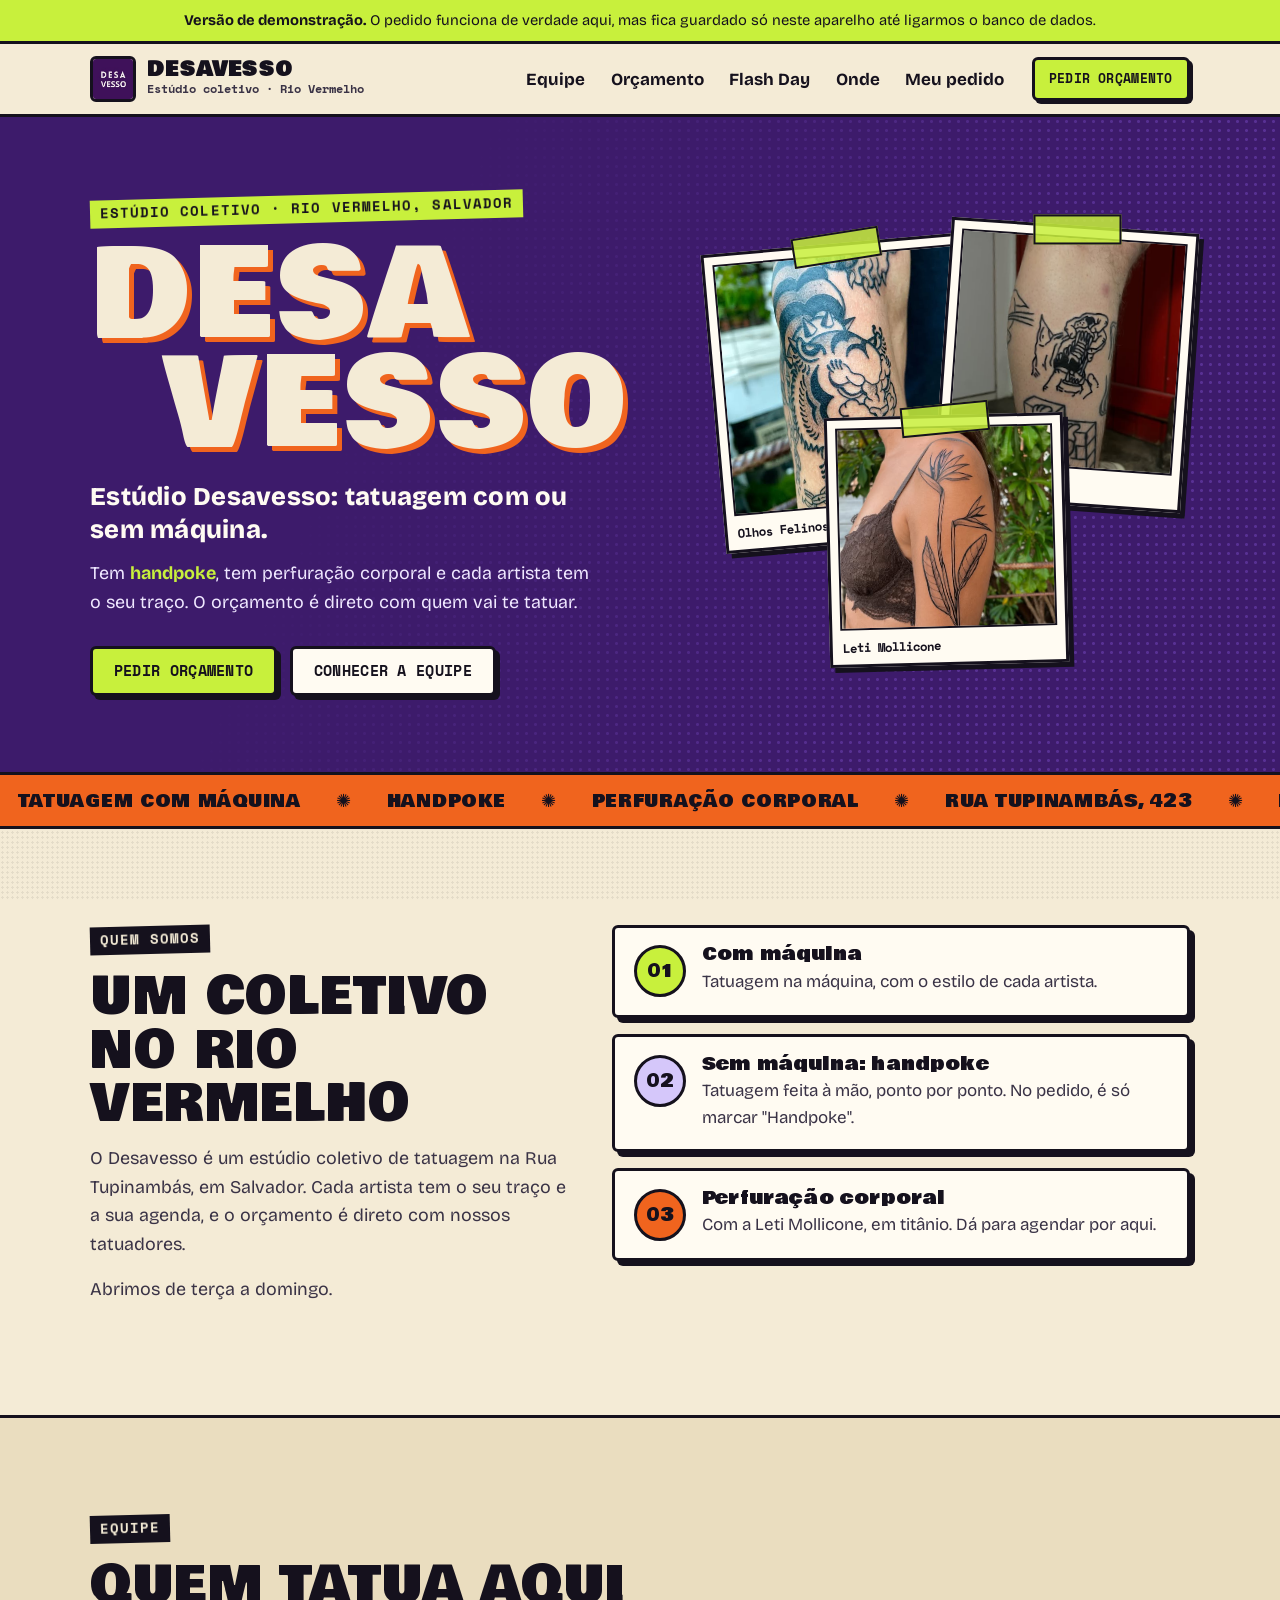
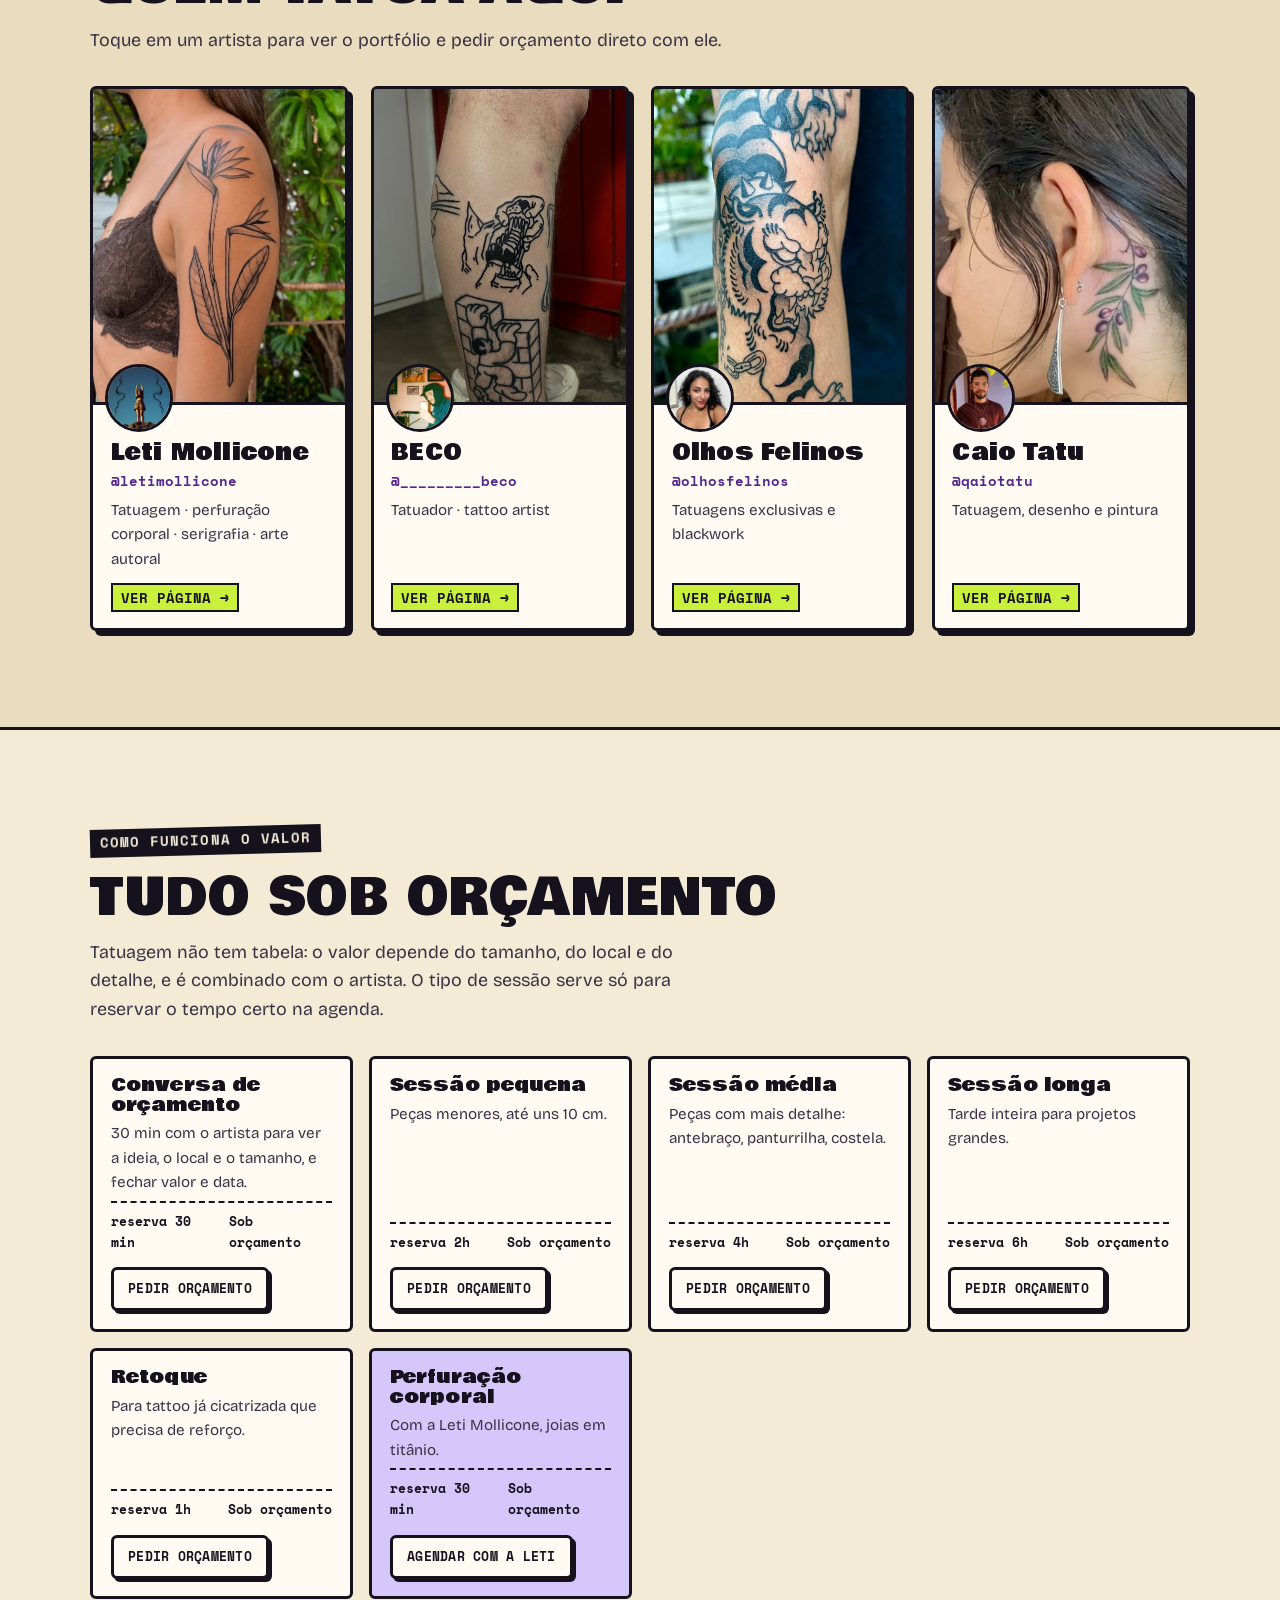
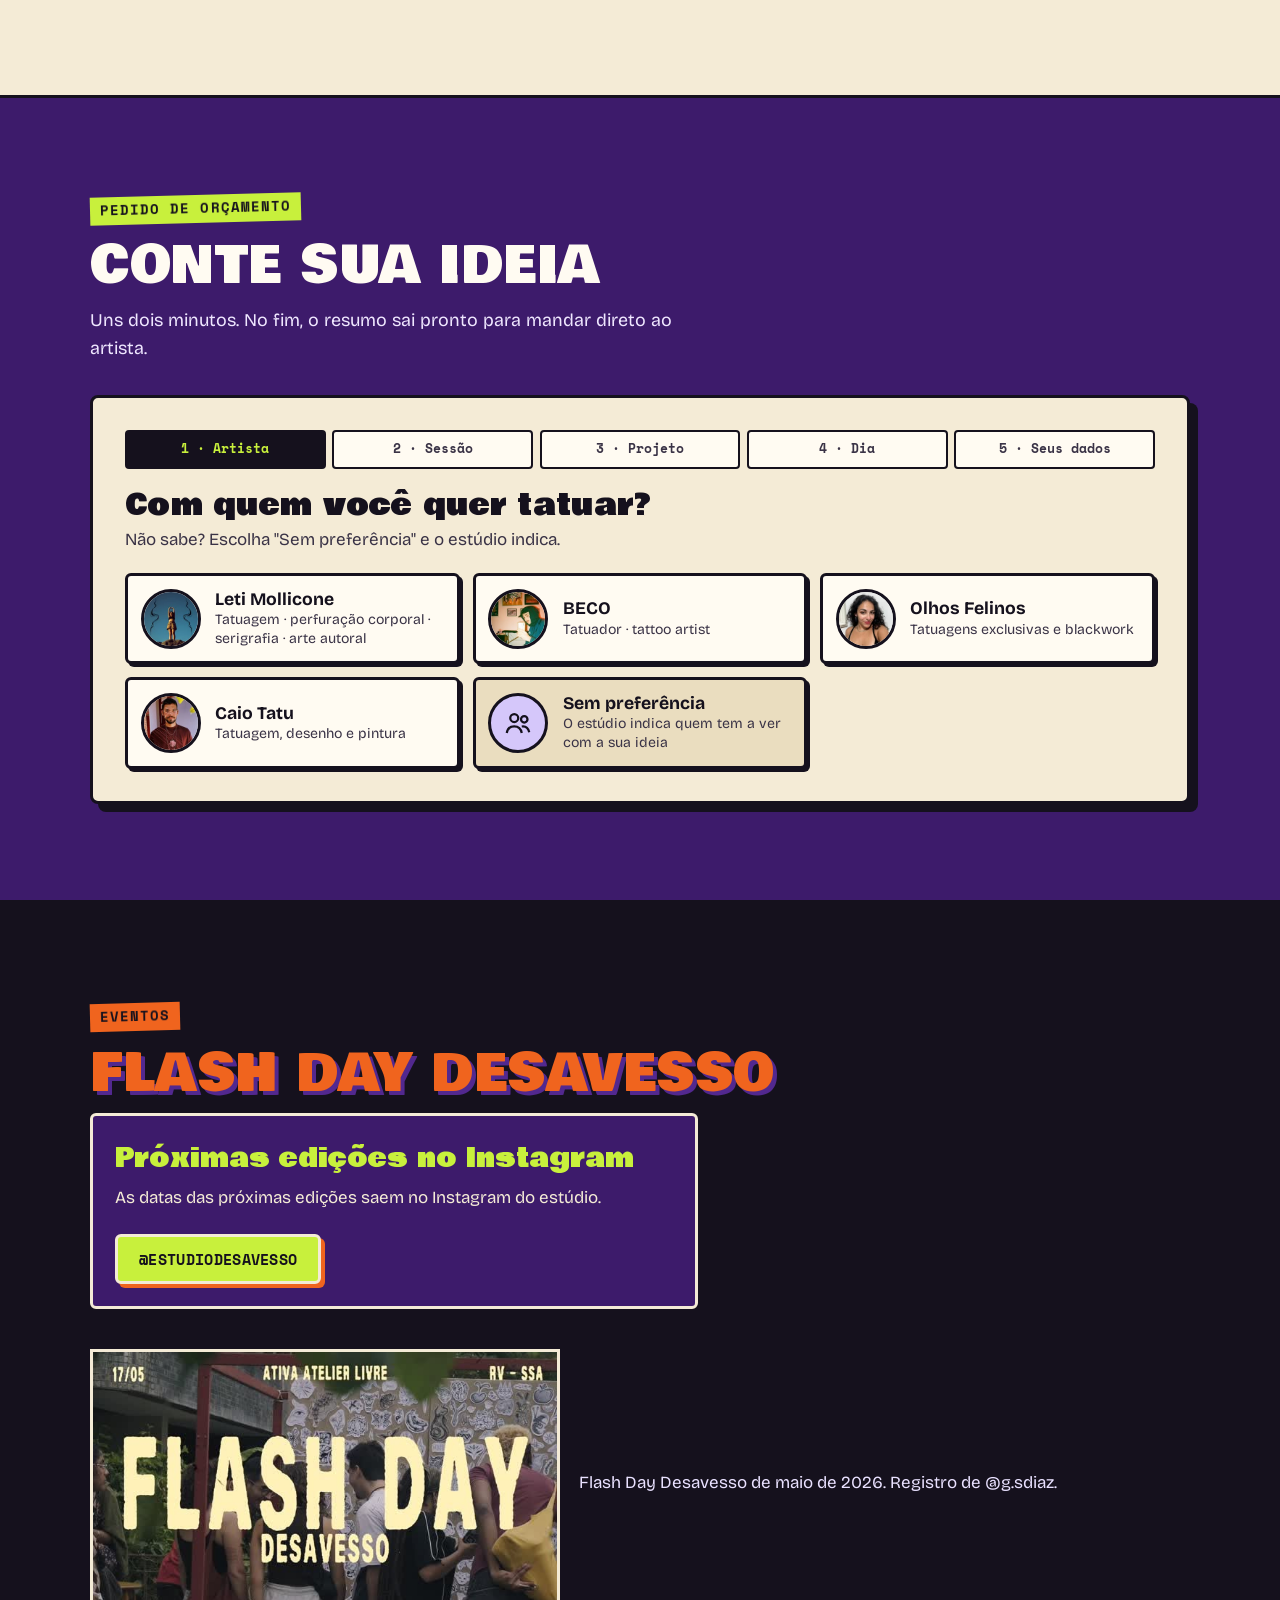
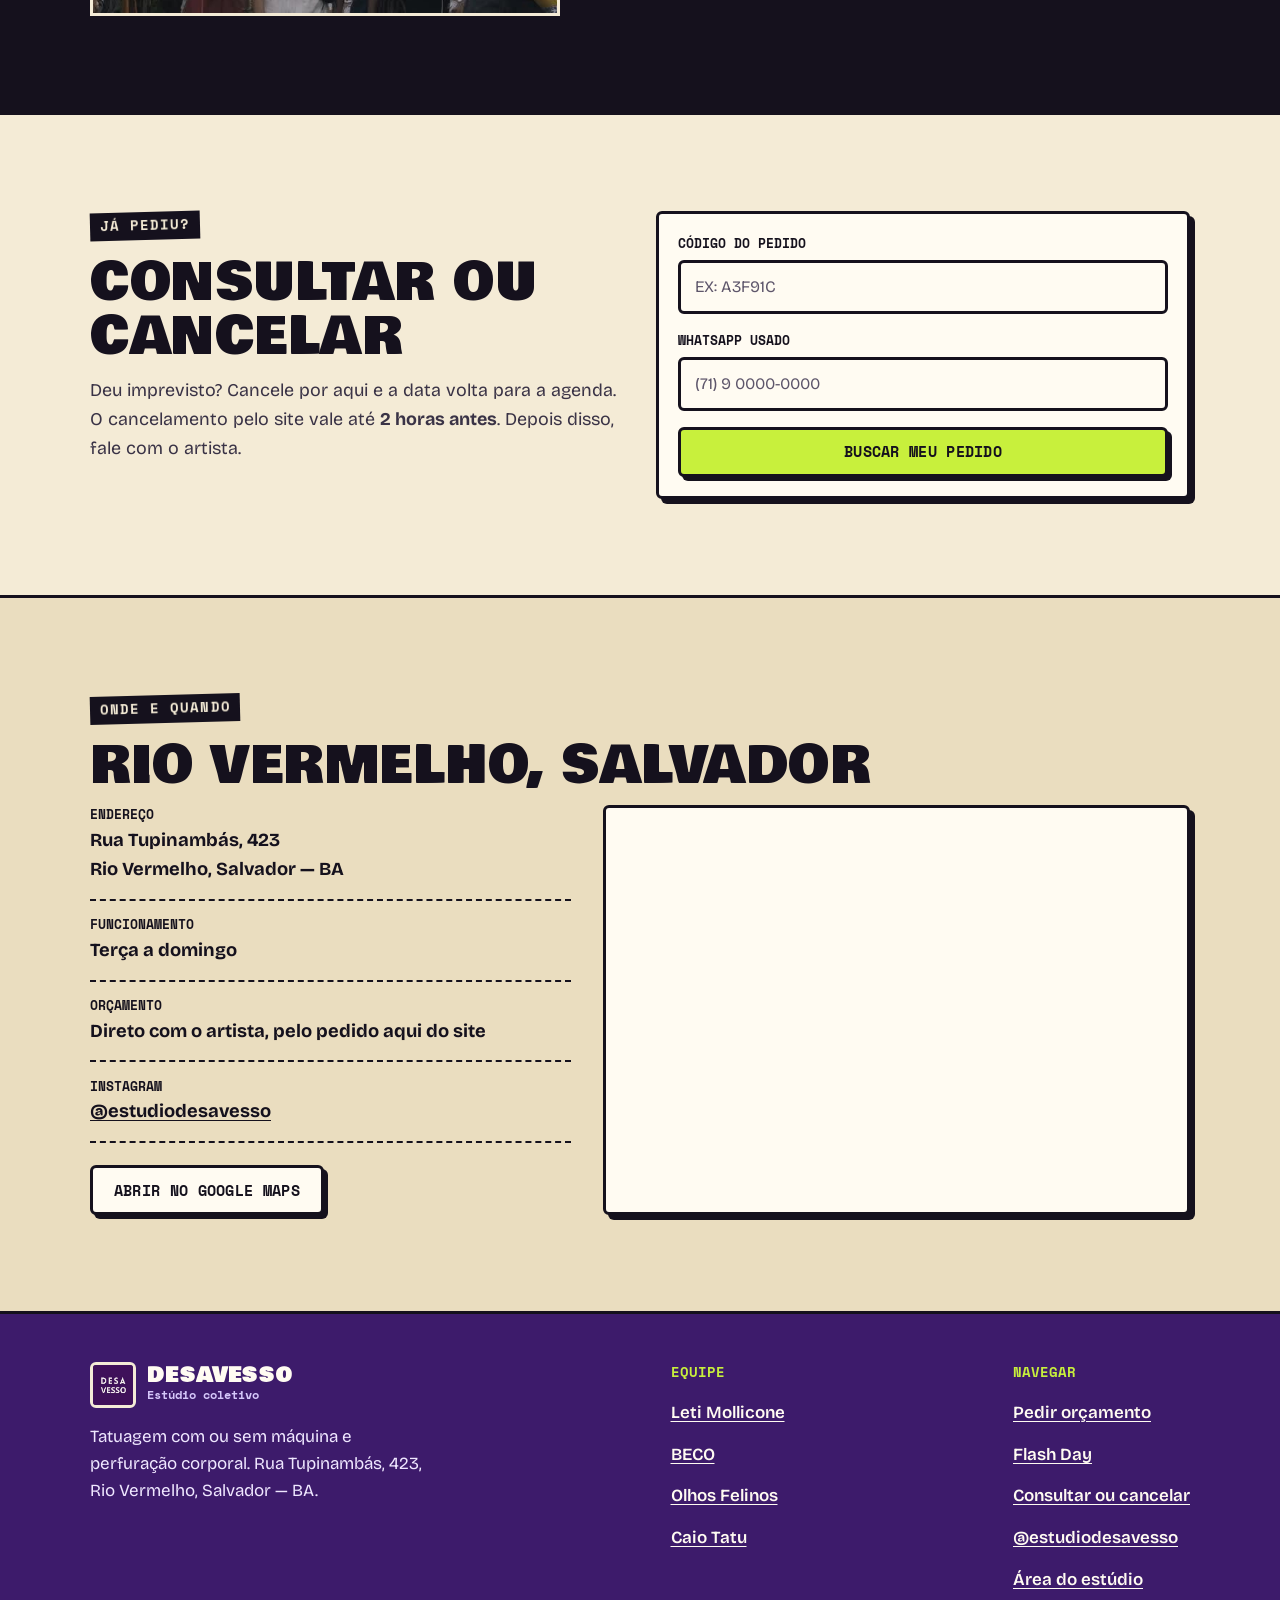
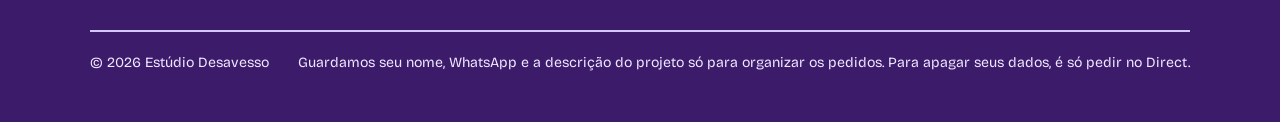
==== index.html @ 1a1904c9 "Atualiza o site" ====
<!DOCTYPE html>
<html lang="pt-BR">
<head>
<meta charset="UTF-8">
<meta name="viewport" content="width=device-width, initial-scale=1.0">
<title>Estúdio Desavesso · Tatuagem no Rio Vermelho, Salvador</title>
<meta name="description" content="Estúdio coletivo de tatuagem no Rio Vermelho, Salvador. Tatuagem com ou sem máquina (handpoke) e perfuração corporal. Orçamento direto com nossos tatuadores.">
<meta name="theme-color" content="#3D1B6B">
<link rel="icon" href="fotos/estudio-perfil.jpg">

<meta property="og:type" content="website">
<meta property="og:title" content="Estúdio Desavesso · Tatuagem no Rio Vermelho">
<meta property="og:description" content="Tatuagem com ou sem máquina. Escolha o artista, conte a ideia e peça seu orçamento.">
<meta property="og:image" content="fotos/estudio-perfil.jpg">
<meta property="og:locale" content="pt_BR">

<link rel="preconnect" href="https://fonts.googleapis.com">
<link rel="preconnect" href="https://fonts.gstatic.com" crossorigin>
<link href="https://fonts.googleapis.com/css2?family=Bowlby+One&family=Bricolage+Grotesque:opsz,wght@12..96,400;12..96,600;12..96,700;12..96,800&family=Space+Mono:wght@400;700&display=swap" rel="stylesheet">
<link rel="stylesheet" href="assets/estilo.css?v=20260925160933">

<script type="application/ld+json">
{
  "@context":"https://schema.org",
  "@type":"TattooParlor",
  "name":"Estúdio Desavesso",
  "image":"fotos/estudio-perfil.jpg",
  "address":{"@type":"PostalAddress","streetAddress":"Rua Tupinambás, 423","addressLocality":"Salvador","addressRegion":"BA","addressCountry":"BR"},
  "sameAs":["https://www.instagram.com/estudiodesavesso/"]
}
</script>
</head>
<body>

<div id="faixa-demo" class="faixa-demo" hidden>
  <b>Versão de demonstração.</b> O pedido funciona de verdade aqui, mas fica guardado só neste aparelho até ligarmos o banco de dados.
</div>

<!-- ================= TOPO ================= -->
<header class="topo">
  <div class="wrap topo-in">
    <a class="marca" href="#" aria-label="Estúdio Desavesso, início">
      <img src="fotos/estudio-perfil.jpg" alt="" width="46" height="46">
      <span><b>DESAVESSO</b><small>Estúdio coletivo · Rio Vermelho</small></span>
    </a>
    <nav class="menu" aria-label="Seções">
      <a href="#equipe">Equipe</a>
      <a href="#agendar">Orçamento</a>
      <a href="#eventos">Flash Day</a>
      <a href="#local">Onde</a>
      <a href="#meu-horario">Meu pedido</a>
    </nav>
    <a class="btn btn-prata mini" href="#agendar"><span class="so-largo">Pedir </span>orçamento</a>
  </div>
</header>

<!-- ================= CAPA ================= -->
<section class="capa">
  <div class="wrap capa-in">
    <div>
      <p class="olho">Estúdio coletivo · Rio Vermelho, Salvador</p>
      <p class="capa-logo" aria-hidden="true"><span>DESA</span><span>VESSO</span></p>
      <h1>Estúdio Desavesso: tatuagem com ou sem máquina.</h1>
      <p class="lead">Tem <b>handpoke</b>, tem perfuração corporal e cada artista tem o seu traço. O orçamento é direto com quem vai te tatuar.</p>
      <div class="acoes">
        <a class="btn btn-prata" href="#agendar">Pedir orçamento</a>
        <a class="btn btn-linha" href="#equipe">Conhecer a equipe</a>
      </div>
    </div>
    <div class="colagem" aria-label="Trabalhos da equipe">
      <figure class="f1"><img src="fotos/olhos-felinos-4.jpg" alt="Tigre em blackwork no braço, de Olhos Felinos."><figcaption>Olhos Felinos</figcaption></figure>
      <figure class="f2"><img src="fotos/beco-4.jpg" style="object-position:50% 45%" alt="Tatuagens em traço preto grosso na panturrilha, do BECO."><figcaption>BECO</figcaption></figure>
      <figure class="f3"><img src="fotos/leti-4.jpg" style="object-position:50% 35%" alt="Ave-do-paraíso em traço preto no ombro, da Leti Mollicone."><figcaption>Leti Mollicone</figcaption></figure>
      <a class="carimbo" href="#eventos" data-flash="antes">FLASH DAY<small>10/10 · 14h</small></a>
    </div>
  </div>
</section>

<div class="fita-corre" aria-hidden="true">
  <div>
    <span>TATUAGEM COM MÁQUINA</span><span>✺</span><span>HANDPOKE</span><span>✺</span><span>PERFURAÇÃO CORPORAL</span><span>✺</span><span>RUA TUPINAMBÁS, 423</span><span>✺</span><span>RIO VERMELHO</span><span>✺</span>
    <span>TATUAGEM COM MÁQUINA</span><span>✺</span><span>HANDPOKE</span><span>✺</span><span>PERFURAÇÃO CORPORAL</span><span>✺</span><span>RUA TUPINAMBÁS, 423</span><span>✺</span><span>RIO VERMELHO</span><span>✺</span>
  </div>
</div>

<!-- ================= SOBRE ================= -->
<section class="secao" id="sobre">
  <div class="wrap sobre">
    <div>
      <p class="olho">Quem somos</p>
      <h2>Um coletivo no Rio Vermelho</h2>
      <p class="sub">
        O Desavesso é um estúdio coletivo de tatuagem na Rua Tupinambás, em Salvador.
        Cada artista tem o seu traço e a sua agenda, e o orçamento é direto com nossos tatuadores.
      </p>
      <p class="sub">Abrimos de terça a domingo.</p>
    </div>
    <div class="jeitos">
      <div class="jeito"><i aria-hidden="true">01</i><div><h3>Com máquina</h3><p>Tatuagem na máquina, com o estilo de cada artista.</p></div></div>
      <div class="jeito"><i aria-hidden="true">02</i><div><h3>Sem máquina: handpoke</h3><p>Tatuagem feita à mão, ponto por ponto. No pedido, é só marcar "Handpoke".</p></div></div>
      <div class="jeito"><i aria-hidden="true">03</i><div><h3>Perfuração corporal</h3><p>Com a Leti Mollicone, em titânio. Dá para agendar por aqui.</p></div></div>
    </div>
  </div>
</section>

<!-- ================= EQUIPE ================= -->
<section class="secao equipe-sec" id="equipe">
  <div class="wrap">
    <p class="olho">Equipe</p>
    <h2>Quem tatua aqui</h2>
    <p class="sub">Toque em um artista para ver o portfólio e pedir orçamento direto com ele.</p>
    <div class="equipe" id="lista-equipe"></div>
  </div>
</section>

<!-- ================= VALOR ================= -->
<section class="secao" id="sessoes">
  <div class="wrap">
    <p class="olho">Como funciona o valor</p>
    <h2>Tudo sob orçamento</h2>
    <p class="sub">
      Tatuagem não tem tabela: o valor depende do tamanho, do local e do detalhe, e é combinado com o artista.
      O tipo de sessão serve só para reservar o tempo certo na agenda.
    </p>
    <div class="tipos" id="tipos"><div class="carregando">Carregando…</div></div>
  </div>
</section>

<!-- ================= PEDIDO ================= -->
<section class="secao agendar" id="agendar">
  <div class="wrap">
    <p class="olho">Pedido de orçamento</p>
    <h2>Conte sua ideia</h2>
    <p class="sub">Uns dois minutos. No fim, o resumo sai pronto para mandar direto ao artista.</p>

    <div class="painel" id="agendar-app">

      <div class="passos" id="passos">
        <div class="passo" data-estado="atual">1 · Artista</div>
        <div class="passo" data-estado="aberto">2 · Sessão</div>
        <div class="passo" data-estado="aberto">3 · Projeto</div>
        <div class="passo" data-estado="aberto">4 · Dia</div>
        <div class="passo" data-estado="aberto">5 · Seus dados</div>
      </div>

      <div class="escolhas" id="escolhas" hidden></div>

      <!-- 1 -->
      <div class="etapa" data-etapa="1" data-ativa>
        <h3>Com quem você quer tatuar?</h3>
        <p class="dica">Não sabe? Escolha "Sem preferência" e o estúdio indica.</p>
        <div class="lista-barbeiros" id="lista-barbeiros"></div>
      </div>

      <!-- 2 -->
      <div class="etapa" data-etapa="2">
        <h3>Que tipo de sessão?</h3>
        <p class="dica">Tudo sob orçamento. Na dúvida, comece pela conversa de orçamento.</p>
        <div id="lista-servicos"></div>
        <div class="acoes"><button class="voltar" type="button" data-voltar="1">← Trocar o artista</button></div>
      </div>

      <!-- 3 -->
      <div class="etapa" data-etapa="3">
        <h3>Seu projeto</h3>
        <p class="dica">Quanto mais detalhe, mais certeiro vem o orçamento.</p>

        <div class="projeto" id="projeto">
          <div class="campos">
            <div id="pj-estilo-box">
              <span class="rotulo-campo">Estilo</span>
              <div class="chips" id="pj-estilo" role="group" aria-label="Estilo"></div>
            </div>
            <div>
              <span class="rotulo-campo">Técnica</span>
              <div class="chips" id="pj-tecnica" data-grupo="tecnica" data-rotulo="Técnica" role="group" aria-label="Técnica"></div>
            </div>
            <div class="campos-2">
              <div class="campo">
                <label for="pj-local">Local do corpo</label>
                <select id="pj-local">
                  <option value="">Escolha</option>
                  <option>Antebraço</option><option>Braço</option><option>Ombro</option>
                  <option>Mão / dedos</option><option>Costas</option><option>Costela</option>
                  <option>Peito</option><option>Barriga</option><option>Coxa</option>
                  <option>Perna / panturrilha</option><option>Pé / tornozelo</option>
                  <option>Pescoço / nuca</option><option>Outro</option>
                </select>
              </div>
              <div class="campo">
                <label for="pj-tamanho">Tamanho aproximado</label>
                <select id="pj-tamanho">
                  <option value="">Não sei ainda</option>
                  <option>Até 5 cm</option><option>5 a 10 cm</option><option>10 a 20 cm</option>
                  <option>Mais de 20 cm</option><option>Fechamento (braço, perna ou costas)</option>
                </select>
              </div>
            </div>
            <div class="campo">
              <label for="pj-ideia">Sua ideia</label>
              <textarea id="pj-ideia" maxlength="600" placeholder="Ex: um tigre descendo pelo braço, só preto, traço grosso"></textarea>
            </div>
            <div class="campos-2">
              <div>
                <span class="rotulo-campo">É sua primeira tattoo?</span>
                <div class="chips" data-grupo="primeira" data-rotulo="Primeira tattoo"><button type="button" class="chip" aria-pressed="false">Sim</button><button type="button" class="chip" aria-pressed="false">Não</button></div>
              </div>
              <div>
                <span class="rotulo-campo">É cobertura de outra tattoo?</span>
                <div class="chips" data-grupo="cobertura" data-rotulo="Cobertura"><button type="button" class="chip" aria-pressed="false">Sim</button><button type="button" class="chip" aria-pressed="false">Não</button></div>
              </div>
            </div>
          </div>
        </div>

        <div id="msg-projeto"></div>
        <div class="acoes">
          <button class="btn btn-prata" id="pj-continuar" type="button">Escolher o dia →</button>
          <button class="voltar" type="button" data-voltar="2">← Trocar a sessão</button>
        </div>
      </div>

      <!-- 4 -->
      <div class="etapa" data-etapa="4">
        <h3>Escolha o dia preferido</h3>
        <p class="dica">O horário marca o começo da sessão. O artista confirma tudo com você.</p>
        <div class="fita" id="fita-dias"></div>
        <p class="titulo-dia" id="titulo-dia"></p>
        <div id="caixa-horas"></div>
        <div class="acoes"><button class="voltar" type="button" data-voltar="3">← Voltar</button></div>
      </div>

      <!-- 5 -->
      <div class="etapa" data-etapa="5">
        <h3>Quase lá</h3>
        <p class="dica">Só falta saber com quem o artista vai falar.</p>
        <div class="resumo" id="resumo"></div>
        <form id="form-cliente" novalidate>
          <div class="campos">
            <div class="campo">
              <label for="cli-nome">Seu nome</label>
              <input id="cli-nome" name="nome" type="text" autocomplete="name" placeholder="Como te chamam" required>
            </div>
            <div class="campo">
              <label for="cli-tel">WhatsApp</label>
              <input id="cli-tel" name="tel" type="tel" inputmode="numeric" autocomplete="tel" placeholder="(71) 9 0000-0000" required>
              <p class="ajuda">Para o artista falar com você sobre o orçamento. Não vai para lista de propaganda.</p>
            </div>
            <div class="campo">
              <label for="cli-obs"><span id="cli-obs-rot">Algo mais</span> <small>(opcional)</small></label>
              <textarea id="cli-obs" name="obs" maxlength="240" placeholder="Algo mais que o artista precisa saber"></textarea>
            </div>
          </div>
          <div id="msg-form"></div>
          <div class="acoes">
            <button class="btn btn-prata" id="btn-confirmar" type="submit">Enviar pedido</button>
            <button class="voltar" type="button" data-voltar="4">← Trocar o dia</button>
          </div>
        </form>
      </div>

      <!-- 6 -->
      <div class="etapa" data-etapa="6">
        <div class="sucesso">
          <div class="selo-ok" aria-hidden="true">
            <svg width="34" height="34" viewBox="0 0 24 24" fill="none" stroke="currentColor" stroke-width="3" stroke-linecap="round" stroke-linejoin="round"><path d="M20 6 9 17l-5-5"/></svg>
          </div>
          <h3>Pedido enviado</h3>
          <p class="com">com <span id="ok-barbeiro"></span></p>
          <p class="dica" id="ok-linha" style="margin:.4rem 0 1rem"></p>
          <p class="rotulo-codigo">Seu código</p>
          <div class="codigo" id="ok-codigo"></div>
          <p class="expl">
            A data fica reservada. Agora mande o resumo para o artista: o valor é combinado
            com ele antes da sessão. Com esse código você consulta ou cancela até 2 horas antes.
          </p>
          <div class="acoes">
            <a class="btn btn-zap" id="ok-zap" target="_blank" rel="noopener">Mandar resumo</a>
            <button class="btn btn-linha" id="ok-copiar" type="button">Copiar resumo</button>
            <a class="btn btn-linha" id="ok-ics">Salvar no calendário</a>
            <button class="btn btn-linha" id="btn-novo" type="button">Fazer outro pedido</button>
          </div>
          <p class="copiado" id="ok-copiado" aria-live="polite"></p>
        </div>
      </div>

    </div>
  </div>
</section>

<!-- ================= FLASH DAY ================= -->
<section class="secao eventos" id="eventos">
  <div class="wrap">
    <p class="olho">Eventos</p>
    <h2>Flash Day Desavesso</h2>

    <div class="evento" data-flash="antes">
      <div>
        <p class="evento-data">Sábado, 10/10/2026<small>a partir das 14h · Rua Tupinambás, 423</small></p>
        <p class="sub">Em clima de Halloween: a marchinha psicótica Desavesso.</p>
        <ul class="programa">
          <li>Tatuadores residentes e convidados</li>
          <li>Perfuração corporal</li>
          <li><span>Música ao vivo com a banda <a href="https://www.instagram.com/peitodeplanta/" target="_blank" rel="noopener">@peitodeplanta</a>, instrumental e psicodélica</span></li>
          <li>Discotecagem</li>
          <li>Bebidas e laricas</li>
          <li>Feira de arte com expositores</li>
        </ul>
        <div class="precos-evento">
          <div><b>R$ 150</b><span>tatuagens a partir de</span></div>
          <div><b>R$ 110</b><span>perfuração a partir de</span></div>
        </div>
        <p class="nota-evento">Preços válidos só no dia do Flash Day. Fora do evento, tudo é sob orçamento.</p>
        <div class="acoes">
          <a class="btn btn-prata" id="btn-expor" href="#" target="_blank" rel="noopener">Quero expor</a>
          <a class="btn btn-linha" href="https://www.instagram.com/estudiodesavesso/" target="_blank" rel="noopener">Novidades no Instagram</a>
        </div>
      </div>
      <figure class="cartaz"><img src="fotos/estudio-2.jpg" alt="Cartaz do Flash Day Halloween: 10/10 às 14h, Rua Tupinambás 423, Rio Vermelho. Tattoo, piercing, música e laricas."></figure>
    </div>

    <div class="proximas" data-flash="depois" hidden>
      <b>Próximas edições no Instagram</b>
      <p>As datas das próximas edições saem no Instagram do estúdio.</p>
      <div class="acoes"><a class="btn btn-prata" href="https://www.instagram.com/estudiodesavesso/" target="_blank" rel="noopener">@estudiodesavesso</a></div>
    </div>

    <div class="edicao-anterior">
      <img src="fotos/estudio-1.jpg" alt="Flash Day Desavesso de maio: pessoas olhando a parede de flashes.">
      <p>Flash Day Desavesso de maio de 2026. Registro de @g.sdiaz.</p>
    </div>
  </div>
</section>

<!-- ================= MEU PEDIDO ================= -->
<section class="secao" id="meu-horario">
  <div class="wrap dupla">
    <div>
      <p class="olho">Já pediu?</p>
      <h2>Consultar ou cancelar</h2>
      <p class="sub">
        Deu imprevisto? Cancele por aqui e a data volta para a agenda.
        O cancelamento pelo site vale até <b>2 horas antes</b>. Depois disso, fale com o artista.
      </p>
    </div>
    <div class="cartao">
      <form id="form-consulta">
        <div class="campos">
          <div class="campo">
            <label for="con-codigo">Código do pedido</label>
            <input id="con-codigo" type="text" placeholder="Ex: A3F91C" style="text-transform:uppercase" required>
          </div>
          <div class="campo">
            <label for="con-tel">WhatsApp usado</label>
            <input id="con-tel" type="tel" inputmode="numeric" placeholder="(71) 9 0000-0000" required>
          </div>
          <button class="btn btn-prata btn-bloco" type="submit">Buscar meu pedido</button>
        </div>
      </form>
      <div id="saida-consulta"></div>
    </div>
  </div>
</section>

<!-- ================= ONDE ================= -->
<section class="secao local" id="local">
  <div class="wrap">
    <p class="olho">Onde e quando</p>
    <h2>Rio Vermelho, Salvador</h2>
    <div class="local-in">
      <div>
        <div class="info-item"><b class="rot">Endereço</b><span>Rua Tupinambás, 423<br>Rio Vermelho, Salvador — BA</span></div>
        <div class="info-item"><b class="rot">Funcionamento</b><span>Terça a domingo</span></div>
        <div class="info-item"><b class="rot">Orçamento</b><span>Direto com o artista, pelo pedido aqui do site</span></div>
        <div class="info-item"><b class="rot">Instagram</b><a href="https://www.instagram.com/estudiodesavesso/" target="_blank" rel="noopener">@estudiodesavesso</a></div>
        <div class="acoes">
          <a class="btn btn-linha" href="https://www.google.com/maps/search/?api=1&amp;query=Rua+Tupinamb%C3%A1s%2C+423%2C+Rio+Vermelho%2C+Salvador+BA" target="_blank" rel="noopener">Abrir no Google Maps</a>
        </div>
      </div>
      <div class="mapa" id="mapa"></div>
    </div>
  </div>
</section>

<!-- ================= RODAPÉ ================= -->
<footer class="rodape">
  <div class="wrap">
    <div class="rodape-in">
      <div style="max-width:22rem">
        <a class="marca" href="#" style="margin-bottom:.9rem">
          <img src="fotos/estudio-perfil.jpg" alt="" width="46" height="46">
          <span><b>DESAVESSO</b><small>Estúdio coletivo</small></span>
        </a>
        <p>Tatuagem com ou sem máquina e perfuração corporal. Rua Tupinambás, 423, Rio Vermelho, Salvador — BA.</p>
      </div>
      <div>
        <b class="rodape-titulo">Equipe</b>
        <ul class="rodape-links">
          <li><a href="artista.html?a=leti">Leti Mollicone</a></li>
          <li><a href="artista.html?a=beco">BECO</a></li>
          <li><a href="artista.html?a=olhos-felinos">Olhos Felinos</a></li>
          <li><a href="artista.html?a=caio-tatu">Caio Tatu</a></li>
        </ul>
      </div>
      <div>
        <b class="rodape-titulo">Navegar</b>
        <ul class="rodape-links">
          <li><a href="#agendar">Pedir orçamento</a></li>
          <li><a href="#eventos">Flash Day</a></li>
          <li><a href="#meu-horario">Consultar ou cancelar</a></li>
          <li><a href="https://www.instagram.com/estudiodesavesso/" target="_blank" rel="noopener">@estudiodesavesso</a></li>
          <li><a href="admin.html">Área do estúdio</a></li>
        </ul>
      </div>
    </div>
    <div class="creditos">
      <span>© <span id="ano"></span> Estúdio Desavesso</span>
      <span>Guardamos seu nome, WhatsApp e a descrição do projeto só para organizar os pedidos. Para apagar seus dados, é só pedir no Direct.</span>
    </div>
  </div>
</footer>

<a class="flutua" href="#agendar">Pedir orçamento</a>

<script src="assets/config.js?v=20260925160933"></script>
<script src="assets/demo.js?v=20260925160933"></script>
<script src="assets/site.js?v=20260925160933"></script>
<script src="assets/tattoo.js?v=20260925160933"></script>
<script src="assets/agenda.js?v=20260925160933"></script>
</body>
</html>
---- assets/estilo.css ----
/* =====================================================================
   Estúdio Desavesso — folha de estilo (zine / risografia / flash sheet)
   Cores tiradas do logo (roxo) e do cartaz do Flash Day (abóbora,
   verde-goblin, creme de papel). Fundo claro de papel, tinta quase preta,
   bordas grossas e sombra "fora de registro" como numa impressão riso.
   Contraste: todo texto passa AA com folga (texto comum >= 7:1 na maioria;
   o menor par, laranja-escuro sobre papel, fica em ~5:1 e só em rótulos grandes).
   ===================================================================== */

:root{
  --papel:     #F4EBD6;
  --papel-2:   #EADDBF;
  --branco:    #FFFBF2;
  --tinta:     #15111D;
  --tinta-2:   #3A3346;
  --roxo:      #3D1B6B;
  --roxo-2:    #52288F;
  --lilas:     #D5C7FA;
  --laranja:   #F0641E;
  --laranja-escuro: #A33A08;
  --verde:     #C8F03C;
  --rosa:      #FF9CC2;
  --zap:       #25D366;
  --erro:      #9E1B12;

  /* nomes herdados que o painel ainda usa */
  --borda:     var(--tinta);
  --grafite:   var(--branco);
  --carvao:    var(--papel-2);
  --prata:     var(--roxo);
  --prata-clara: var(--tinta);
  --creme:     var(--tinta);
  --cinza:     var(--tinta-2);
  --cinza-fraco: var(--tinta-2);

  --display: 'Bowlby One', 'Arial Black', Impact, sans-serif;
  --corpo:   'Bricolage Grotesque', system-ui, sans-serif;
  --mono:    'Space Mono', ui-monospace, monospace;

  --traco: 3px solid var(--tinta);
  --sombra: 5px 5px 0 var(--tinta);
  --larg:  1180px;
}

*{margin:0;padding:0;box-sizing:border-box}
[hidden]{display:none !important}
html{scroll-behavior:smooth;scroll-padding-top:84px}
body{
  font-family:var(--corpo);
  font-size:1.0625rem;
  background:var(--papel);
  color:var(--tinta);
  line-height:1.6;
  overflow-x:clip;
  -webkit-font-smoothing:antialiased;
}
/* grão de papel */
body::before{
  content:"";position:fixed;inset:0;pointer-events:none;z-index:-1;
  background-image:radial-gradient(rgba(21,17,29,.07) 1px, transparent 1.3px);
  background-size:5px 5px;
}
img{display:block;max-width:100%}
a{color:inherit}
button{font:inherit;color:inherit;background:none;border:none;cursor:pointer}
:focus-visible{outline:3px solid var(--laranja);outline-offset:3px}

.wrap{max-width:var(--larg);margin:0 auto;padding:0 clamp(1rem,4vw,2.5rem)}
.secao{padding:clamp(3.5rem,8vw,6rem) 0}

h1,h2,h3,.display{font-family:var(--display);font-weight:400;line-height:1.05;letter-spacing:.01em}
h2{font-size:clamp(2rem,5vw,3.2rem);text-transform:uppercase;margin-bottom:.8rem}
h3{font-size:1.3rem}
.olho{
  display:inline-block;font-family:var(--mono);font-weight:700;font-size:.85rem;
  letter-spacing:.08em;text-transform:uppercase;
  background:var(--tinta);color:var(--papel);padding:.2rem .6rem;margin-bottom:1rem;
  transform:rotate(-1.5deg);
}
.sub{max-width:40rem;font-size:1.12rem;color:var(--tinta-2);margin-bottom:2rem}

/* ---------- botões ---------- */
.btn{
  display:inline-flex;align-items:center;justify-content:center;gap:.5rem;
  min-height:50px;padding:.7rem 1.3rem;
  font-family:var(--mono);font-weight:700;font-size:.95rem;letter-spacing:.02em;text-transform:uppercase;
  text-decoration:none;text-align:center;line-height:1.2;
  border:var(--traco);border-radius:6px;background:var(--branco);color:var(--tinta);
  box-shadow:4px 4px 0 var(--tinta);
  transition:transform .12s, box-shadow .12s;
}
.btn:hover{transform:translate(-2px,-2px);box-shadow:6px 6px 0 var(--tinta)}
.btn:active{transform:translate(3px,3px);box-shadow:1px 1px 0 var(--tinta)}
.btn:disabled{opacity:.6;cursor:not-allowed;transform:none}
.btn-prata{background:var(--verde)}
.btn-linha{background:var(--branco)}
.btn-zap{background:var(--zap)}
.btn-direct{background:var(--laranja)}
.btn-bloco{width:100%}
.mini{min-height:44px;padding:.45rem .9rem;font-size:.82rem;box-shadow:3px 3px 0 var(--tinta)}
.acoes{display:flex;flex-wrap:wrap;gap:.8rem;margin-top:1.4rem}

.faixa-demo{
  background:var(--verde);color:var(--tinta);border-bottom:var(--traco);
  font-size:.92rem;text-align:center;padding:.55rem 1rem;
}

/* ---------- topo ---------- */
.topo{position:sticky;top:0;z-index:50;background:var(--papel);border-bottom:var(--traco)}
.topo-in{display:flex;align-items:center;gap:1rem;min-height:70px}
.marca{display:flex;align-items:center;gap:.7rem;text-decoration:none;margin-right:auto}
.marca img{width:46px;height:46px;border:var(--traco);border-radius:6px}
.marca b{display:block;font-family:var(--display);font-size:1.25rem;letter-spacing:.06em;line-height:1}
.marca small{display:block;font-family:var(--mono);font-size:.74rem;font-weight:700;color:var(--tinta-2)}
.menu{display:flex;gap:.2rem}
.menu a{font-weight:700;text-decoration:none;padding:.5rem .7rem;border-radius:6px}
.menu a:hover{background:var(--tinta);color:var(--papel)}
@media(max-width:960px){ .menu{display:none} }
.topo .btn{white-space:nowrap}
@media(max-width:480px){ .topo .btn{padding:.5rem .8rem;font-size:.8rem;min-height:44px} .marca small{display:none} .so-largo{display:none} }

/* ---------- capa ---------- */
.capa{background:var(--roxo);color:var(--branco);border-bottom:var(--traco);position:relative;overflow:hidden}
.capa::before{
  content:"";position:absolute;inset:0;pointer-events:none;opacity:.35;
  background-image:radial-gradient(#8C5BE0 1.3px, transparent 1.6px);background-size:9px 9px;
  -webkit-mask-image:linear-gradient(115deg,transparent 30%,#000 75%);mask-image:linear-gradient(115deg,transparent 30%,#000 75%);
}
.capa-in{position:relative;display:grid;grid-template-columns:1.1fr .9fr;gap:2.5rem;align-items:center;padding-block:clamp(2.5rem,6vw,5rem)}
.capa .olho{background:var(--verde);color:var(--tinta)}
.capa-logo{
  font-family:var(--display);font-size:clamp(3.6rem,11vw,7.6rem);line-height:.9;letter-spacing:.04em;
  color:var(--papel);text-shadow:5px 5px 0 var(--laranja);margin:.2rem 0 1.2rem;
}
.capa-logo span{display:block}
.capa-logo span:last-child{padding-left:.6em}
.capa h1{font-family:var(--corpo);font-weight:800;font-size:clamp(1.25rem,2.6vw,1.6rem);line-height:1.3;max-width:32rem;margin-bottom:.8rem}
.capa .lead{font-size:1.12rem;max-width:32rem;color:#EFE7FF}
.capa .lead b{color:var(--verde)}
.capa .acoes{margin-top:1.8rem}

.colagem{position:relative;min-height:440px}
.colagem figure{
  position:absolute;background:var(--branco);padding:8px 8px 34px;border:var(--traco);box-shadow:var(--sombra);
}
.colagem figure img{width:100%;height:100%;object-fit:cover;border:2px solid var(--tinta)}
.colagem figcaption{position:absolute;left:10px;right:10px;bottom:6px;font-family:var(--mono);font-size:.78rem;font-weight:700;color:var(--tinta)}
.colagem .f1{width:56%;height:300px;left:0;top:18px;transform:rotate(-5deg)}
.colagem .f2{width:52%;height:280px;right:0;top:0;transform:rotate(4deg)}
.colagem .f3{width:50%;height:250px;left:24%;bottom:0;transform:rotate(-1.5deg)}
.colagem figure::after{ /* fita crepe */
  content:"";position:absolute;top:-14px;left:50%;width:84px;height:26px;margin-left:-42px;
  background:rgba(200,240,60,.85);border:2px solid var(--tinta);transform:rotate(-4deg);
}
.carimbo{
  position:absolute;right:-6px;bottom:24px;z-index:2;width:128px;height:128px;border-radius:50%;
  display:grid;place-items:center;text-align:center;text-decoration:none;
  background:var(--laranja);color:var(--tinta);border:var(--traco);box-shadow:var(--sombra);
  font-family:var(--display);font-size:1rem;line-height:1.05;transform:rotate(10deg);
}
.carimbo small{display:block;font-family:var(--mono);font-size:.72rem;font-weight:700}
@media(max-width:900px){
  .capa-in{grid-template-columns:1fr}
  .colagem{min-height:360px;max-width:520px;width:100%;margin:0 auto}
  .colagem .f1{height:230px}.colagem .f2{height:215px}.colagem .f3{height:200px}
}
@media(max-width:420px){ .colagem{min-height:320px} .carimbo{width:108px;height:108px;font-size:.88rem} }

/* ---------- faixa corrida ---------- */
.fita-corre{background:var(--laranja);color:var(--tinta);border-bottom:var(--traco);overflow:hidden;white-space:nowrap}
.fita-corre div{display:inline-block;padding:.7rem 0;font-family:var(--display);font-size:1.1rem;letter-spacing:.04em;animation:corre 38s linear infinite}
.fita-corre span{padding:0 1.1rem}
@keyframes corre{to{transform:translateX(-50%)}}

/* ---------- sobre ---------- */
.sobre{display:grid;grid-template-columns:1fr 1.2fr;gap:2.5rem;align-items:start}
.sobre .sub{margin-bottom:1rem}
.jeitos{display:grid;gap:1rem}
.jeito{background:var(--branco);border:var(--traco);box-shadow:var(--sombra);border-radius:6px;padding:1.1rem 1.2rem;display:flex;gap:1rem;align-items:flex-start}
.jeito i{flex:none;display:grid;place-items:center;width:52px;height:52px;border:var(--traco);border-radius:50%;font-style:normal;font-family:var(--display);font-size:1.1rem}
.jeito:nth-child(1) i{background:var(--verde)}
.jeito:nth-child(2) i{background:var(--lilas)}
.jeito:nth-child(3) i{background:var(--laranja)}
.jeito h3{font-size:1.15rem;margin-bottom:.2rem}
.jeito p{color:var(--tinta-2)}
@media(max-width:860px){ .sobre{grid-template-columns:1fr} }

/* ---------- equipe ---------- */
.equipe-sec{background:var(--papel-2);border-block:var(--traco)}
.equipe{display:grid;grid-template-columns:repeat(4,1fr);gap:1.4rem}
.membro{
  display:flex;flex-direction:column;text-decoration:none;background:var(--branco);
  border:var(--traco);border-radius:6px;box-shadow:var(--sombra);overflow:hidden;transition:transform .12s, box-shadow .12s;
}
.membro:hover{transform:translate(-3px,-3px) rotate(-.5deg);box-shadow:8px 8px 0 var(--tinta)}
.membro-img{position:relative;aspect-ratio:4/5;border-bottom:var(--traco);background:var(--tinta)}
.membro-img img:not(.av){position:absolute;inset:0;width:100%;height:100%;object-fit:cover}
.membro-img .av{position:absolute;left:12px;bottom:-30px;width:68px;height:68px;border-radius:50%;border:var(--traco);object-fit:cover;background:var(--papel)}
.membro-info{padding:2.3rem 1.1rem 1.2rem;display:flex;flex-direction:column;gap:.35rem;flex:1}
.membro-info h3{font-size:1.4rem}
.membro-info .arroba{font-family:var(--mono);font-size:.85rem;font-weight:700;color:var(--roxo-2);word-break:break-all}
.membro-info p{font-size:.95rem;color:var(--tinta-2)}
.membro-info .ver{margin-top:auto;padding-top:.6rem;font-family:var(--mono);font-weight:700;font-size:.9rem;text-transform:uppercase}
.cor-laranja .membro-img .av,.cor-laranja .ver{--c:var(--laranja)}
.membro .ver span{background:var(--verde);border:2px solid var(--tinta);padding:.15rem .5rem}
@media(max-width:1000px){ .equipe{grid-template-columns:1fr 1fr} }
@media(max-width:540px){ .equipe{grid-template-columns:1fr} .membro-img{aspect-ratio:4/3} }

.estilos{display:flex;flex-wrap:wrap;gap:.45rem}
.estilos span{font-family:var(--mono);font-size:.8rem;font-weight:700;padding:.2rem .6rem;border:2px solid var(--tinta);border-radius:100px;background:var(--papel)}

/* ---------- tipos de sessão ---------- */
.tipos{display:grid;grid-template-columns:repeat(auto-fill,minmax(230px,1fr));gap:1rem}
.tipo{background:var(--branco);border:var(--traco);border-radius:6px;padding:1.1rem;display:flex;flex-direction:column;gap:.4rem}
.tipo h3{font-size:1.15rem}
.tipo p{color:var(--tinta-2);font-size:.95rem;flex:1}
.tipo .meta{display:flex;justify-content:space-between;gap:.5rem;font-family:var(--mono);font-size:.82rem;font-weight:700;border-top:2px dashed var(--tinta);padding-top:.5rem}
.tipo .mini{margin-top:.5rem;align-self:flex-start}
.tipo-perf{background:var(--lilas)}
.carregando{font-family:var(--mono);color:var(--tinta-2);padding:1rem 0}

/* ---------- agendamento ---------- */
.agendar{background:var(--roxo);color:var(--branco);border-block:var(--traco)}
.agendar > .wrap > .olho{background:var(--verde);color:var(--tinta)}
.agendar .sub{color:#EFE7FF}
.painel{background:var(--papel);color:var(--tinta);border:var(--traco);border-radius:8px;box-shadow:8px 8px 0 var(--tinta);padding:clamp(1rem,3vw,2rem)}
.passos{display:flex;gap:.4rem;margin-bottom:1.4rem;flex-wrap:wrap}
.passo{
  flex:1 1 0;min-width:0;text-align:center;font-family:var(--mono);font-size:.8rem;font-weight:700;
  padding:.45rem .3rem;border:2px solid var(--tinta);border-radius:4px;background:var(--branco);color:var(--tinta-2);
  white-space:nowrap;overflow:hidden;text-overflow:ellipsis;
}
.passo[data-estado="atual"]{background:var(--tinta);color:var(--verde)}
.passo[data-estado="feito"]{background:var(--verde);color:var(--tinta)}
@media(max-width:560px){ .passo{font-size:0;padding:.35rem 0;flex:1} .passo::first-letter{font-size:.85rem} .passo[data-estado="atual"]{font-size:.78rem;flex:3} }

.escolhas{display:flex;flex-wrap:wrap;gap:.5rem;margin-bottom:1.2rem}
.escolha{display:flex;flex-direction:column;align-items:flex-start;text-align:left;border:2px solid var(--tinta);border-radius:6px;background:var(--branco);padding:.35rem .7rem;min-height:44px}
.escolha small{font-family:var(--mono);font-size:.7rem;font-weight:700;text-transform:uppercase;color:var(--tinta-2)}
.escolha span{font-weight:700;font-size:.95rem}
.escolha:hover{background:var(--verde)}

.etapa{display:none}
.etapa[data-ativa]{display:block}
.etapa > h3{font-size:clamp(1.4rem,3vw,1.8rem);margin-bottom:.3rem}
.dica{color:var(--tinta-2);margin-bottom:1.2rem}

.lista-barbeiros{display:grid;grid-template-columns:repeat(auto-fill,minmax(250px,1fr));gap:.8rem}
.barbeiro-opcao{
  display:flex;align-items:center;gap:.9rem;text-align:left;padding:.8rem;min-height:84px;
  background:var(--branco);border:var(--traco);border-radius:6px;box-shadow:3px 3px 0 var(--tinta);
}
.barbeiro-opcao:hover{background:var(--lilas)}
.barbeiro-opcao[aria-pressed="true"]{background:var(--verde)}
.barbeiro-opcao.qualquer{background:var(--papel-2)}
.barbeiro-opcao:disabled{opacity:1;background:repeating-linear-gradient(135deg,var(--papel) 0 10px,var(--papel-2) 10px 20px);cursor:not-allowed;box-shadow:none}
.barbeiro-foto{flex:none;width:60px;height:60px;border-radius:50%;border:var(--traco);overflow:hidden;display:grid;place-items:center;background:var(--lilas)}
.barbeiro-foto img{width:100%;height:100%;object-fit:cover}
.iniciais{font-family:var(--display);font-size:1.1rem}
.barbeiro-txt strong{display:block;font-size:1.1rem;line-height:1.2}
.barbeiro-txt span{display:block;font-size:.88rem;color:var(--tinta-2);line-height:1.35}

.grupo-servico{font-family:var(--mono);font-weight:700;text-transform:uppercase;font-size:.85rem;margin:1.2rem 0 .5rem}
.grupo-servico:first-child{margin-top:0}
.lista-escolha{display:grid;grid-template-columns:repeat(auto-fill,minmax(300px,1fr));gap:.7rem}
@media(max-width:400px){ .lista-escolha{grid-template-columns:1fr} }
.opcao{
  display:flex;justify-content:space-between;align-items:center;gap:1rem;text-align:left;
  padding:.85rem 1rem;min-height:64px;background:var(--branco);border:var(--traco);border-radius:6px;
}
.opcao strong{display:block;font-size:1.05rem}
.opcao span{display:block;font-size:.88rem;color:var(--tinta-2);line-height:1.35}
.opcao .val{flex:none;font-family:var(--mono);font-weight:700;font-size:.78rem;color:var(--tinta);background:var(--papel-2);border:2px solid var(--tinta);padding:.15rem .45rem;border-radius:4px}
.opcao:hover{background:var(--lilas)}
.opcao[aria-pressed="true"]{background:var(--verde)}

.projeto{background:var(--branco);border:var(--traco);border-radius:6px;padding:1.1rem;margin-bottom:1rem}
.campos{display:grid;gap:1rem}
.campos-2{display:grid;grid-template-columns:1fr 1fr;gap:1rem}
@media(max-width:600px){ .campos-2{grid-template-columns:1fr} }
.campo label,.rotulo-campo{display:block;font-family:var(--mono);font-size:.82rem;font-weight:700;text-transform:uppercase;margin-bottom:.35rem}
.rotulo-campo small,.campo label small{text-transform:none;font-weight:400}
.campo input,.campo select,.campo textarea{
  width:100%;min-height:50px;padding:.7rem .85rem;font:inherit;font-size:1rem;color:var(--tinta);
  background:var(--branco);border:var(--traco);border-radius:6px;
}
.campo textarea{min-height:110px;resize:vertical}
.campo input::placeholder,.campo textarea::placeholder{color:#5E566B}
.campo input:focus,.campo select:focus,.campo textarea:focus{outline:3px solid var(--laranja);outline-offset:1px}
.campo .ajuda{font-size:.88rem;color:var(--tinta-2);margin-top:.3rem}
.falta,.campo .falta{outline:3px solid var(--erro) !important;outline-offset:2px;border-radius:6px}

.chips{display:flex;flex-wrap:wrap;gap:.45rem}
.chip{min-height:44px;padding:.4rem .9rem;border:2px solid var(--tinta);border-radius:100px;background:var(--papel);font-weight:700;font-size:.95rem}
.chip:hover{background:var(--lilas)}
.chip[aria-pressed="true"]{background:var(--tinta);color:var(--verde)}

.anexo-zona{display:flex;flex-wrap:wrap;align-items:center;gap:.8rem;padding:1rem;border:3px dashed var(--tinta);border-radius:6px;background:var(--papel)}
.anexo-zona.arrastando{background:var(--verde)}
.anexo-add{box-shadow:3px 3px 0 var(--tinta)}
.anexo-dica{font-size:.9rem;color:var(--tinta-2);flex:1;min-width:12rem}
.so-desktop{display:none}
@media(hover:hover) and (pointer:fine){ .so-desktop{display:inline} }
@media(max-width:600px){ .anexo-add{width:100%} }
.anexo-lista{list-style:none;display:flex;flex-wrap:wrap;gap:.6rem;margin-top:.7rem}
.anexo-lista:empty{display:none}
.anexo-lista li{position:relative;width:88px;height:88px;border:var(--traco);border-radius:6px;overflow:hidden;background:var(--papel-2)}
.anexo-lista img{width:100%;height:100%;object-fit:cover}
.anexo-tira{position:absolute;top:4px;right:4px;width:30px;height:30px;border-radius:50%;background:var(--tinta);color:var(--branco);display:grid;place-items:center}
.anexo-tira:hover{background:var(--erro)}
.anexo-tira::before{content:"";position:absolute;inset:-6px}
.anexo-msg .aviso{margin-top:.6rem}
.anexo-ok{margin:.2rem auto 1rem;max-width:34rem;font-weight:700;background:var(--verde);border:2px solid var(--tinta);padding:.5rem .8rem;border-radius:6px}
.anexo-ok.anexo-falhou{background:var(--rosa)}

.passo-titulo{font-family:var(--display);font-size:1.2rem;margin:1.2rem 0 .6rem}
.voltar{font-family:var(--mono);font-weight:700;font-size:.9rem;text-decoration:underline;text-underline-offset:3px;padding:.6rem .2rem;min-height:44px}
.voltar:hover{background:var(--verde)}

.fita{display:flex;gap:.5rem;overflow-x:auto;padding:4px 4px 12px;scroll-snap-type:x mandatory}
.fita::-webkit-scrollbar{height:8px}
.fita::-webkit-scrollbar-thumb{background:var(--tinta);border-radius:4px}
.dia{
  flex:none;scroll-snap-align:start;width:70px;padding:.5rem 0;display:flex;flex-direction:column;align-items:center;
  background:var(--branco);border:var(--traco);border-radius:6px;
}
.dia .sem{font-family:var(--mono);font-size:.75rem;font-weight:700;text-transform:uppercase}
.dia .num{font-family:var(--display);font-size:1.5rem;line-height:1.1}
.dia .mes{font-size:.75rem;font-weight:700}
.dia:hover:not(:disabled){background:var(--lilas)}
.dia[aria-pressed="true"]{background:var(--tinta);color:var(--verde)}
.dia:disabled{background:transparent;border-style:dashed;color:#6A6275;cursor:not-allowed}
.dia:disabled .num{text-decoration:line-through}
.titulo-dia{font-weight:800;margin:1rem 0 .6rem}
.titulo-dia:first-letter{text-transform:uppercase}
.blocos-hora + .blocos-hora{margin-top:1rem}
.turno{font-family:var(--mono);font-size:.8rem;font-weight:700;text-transform:uppercase;margin-bottom:.45rem}
.grade-horas{display:grid;grid-template-columns:repeat(auto-fill,minmax(84px,1fr));gap:.5rem}
.hora{min-height:48px;background:var(--branco);border:2px solid var(--tinta);border-radius:6px;font-family:var(--mono);font-weight:700;font-size:1rem}
.hora:hover{background:var(--verde)}
.vazio{padding:1.2rem;border:2px dashed var(--tinta);border-radius:6px;background:var(--branco)}
.vazio b{display:block;font-family:var(--display);font-weight:400}

.resumo{background:var(--branco);border:var(--traco);border-radius:6px;padding:1rem 1.1rem;margin-bottom:1.2rem}
.resumo dl{display:grid;grid-template-columns:auto 1fr;gap:.4rem 1rem}
.resumo dt{font-family:var(--mono);font-size:.8rem;font-weight:700;text-transform:uppercase;padding-top:.15rem}
.resumo dd{font-weight:600}
.resumo .total{font-weight:800}

.aviso{padding:.7rem .9rem;border:2px solid var(--tinta);border-radius:6px;font-weight:600;margin:.6rem 0}
.aviso-erro{background:#FFE1DC;color:var(--erro)}
.aviso-ok{background:var(--verde)}
.aviso-neutro{background:var(--papel-2)}

.sucesso{text-align:center;padding:1rem 0}
.selo-ok{width:74px;height:74px;margin:0 auto 1rem;border-radius:50%;display:grid;place-items:center;background:var(--verde);border:var(--traco);box-shadow:var(--sombra)}
.sucesso h3{font-size:clamp(1.8rem,5vw,2.6rem);text-transform:uppercase}
.sucesso .com{font-weight:700;font-size:1.1rem}
.sucesso .dica{color:var(--tinta-2)}
.rotulo-codigo{font-family:var(--mono);font-size:.82rem;font-weight:700;text-transform:uppercase}
.codigo{display:inline-block;font-family:var(--mono);font-weight:700;font-size:2rem;letter-spacing:.2em;background:var(--tinta);color:var(--verde);padding:.2rem .9rem;margin:.3rem 0 1rem;transform:rotate(-1deg)}
.sucesso p.expl{max-width:34rem;margin:0 auto 1.4rem;color:var(--tinta-2)}
.sucesso .acoes{justify-content:center}
.copiado{margin-top:1rem;font-weight:700;white-space:pre-line}

/* ---------- flash day ---------- */
.eventos{background:var(--tinta);color:var(--papel);border-block:var(--traco);position:relative;overflow:hidden}
.eventos .olho{background:var(--laranja);color:var(--tinta)}
.eventos h2{color:var(--laranja);text-shadow:4px 4px 0 var(--roxo-2)}
.eventos .sub{color:#E9E1FF}
.evento{display:grid;grid-template-columns:1.2fr .8fr;gap:2.5rem;align-items:start}
.evento-data{display:inline-block;background:var(--verde);color:var(--tinta);border:3px solid var(--papel);padding:.5rem 1rem;font-family:var(--display);font-size:clamp(1.5rem,4vw,2.2rem);line-height:1.1;transform:rotate(-2deg);margin-bottom:1.3rem}
.evento-data small{display:block;font-family:var(--mono);font-size:.9rem}
.programa{list-style:none;display:grid;gap:.55rem;margin:1rem 0 1.4rem}
.programa li{display:flex;gap:.7rem;align-items:flex-start;font-size:1.05rem}
.programa li::before{content:"✺";color:var(--laranja);font-size:1.1rem;line-height:1.5}
.programa a{color:var(--verde);font-weight:700}
.precos-evento{display:flex;flex-wrap:wrap;gap:.8rem;margin-bottom:.5rem}
.precos-evento div{background:var(--papel);color:var(--tinta);border:3px solid var(--papel);box-shadow:4px 4px 0 var(--laranja);border-radius:6px;padding:.6rem .9rem}
.precos-evento b{display:block;font-family:var(--display);font-weight:400;font-size:1.35rem}
.precos-evento span{font-size:.9rem;font-weight:600}
.nota-evento{font-size:.92rem;color:#E9E1FF;margin-bottom:.4rem}
.eventos .btn{border-color:var(--papel);box-shadow:4px 4px 0 var(--laranja)}
.eventos .btn-linha{background:var(--papel)}
.cartaz{border:3px solid var(--papel);box-shadow:8px 8px 0 var(--laranja);transform:rotate(1.5deg);background:var(--papel)}
.cartaz img{width:100%}
.edicao-anterior{margin-top:2.5rem;display:grid;grid-template-columns:minmax(0,1fr) minmax(0,1.3fr);gap:1.2rem;align-items:center}
.edicao-anterior img{border:3px solid var(--papel);width:100%}
.edicao-anterior p{color:#E9E1FF}
.proximas{background:var(--roxo);border:3px solid var(--papel);border-radius:6px;padding:1.4rem;max-width:38rem}
.proximas b{display:block;font-family:var(--display);font-weight:400;font-size:1.6rem;color:var(--verde);margin-bottom:.3rem}
@media(max-width:860px){ .evento{grid-template-columns:1fr} .cartaz{width:100%;max-width:360px;margin:0 auto} .edicao-anterior{grid-template-columns:1fr} }

/* ---------- consulta ---------- */
.dupla{display:grid;grid-template-columns:1fr 1fr;gap:2rem;align-items:start}
@media(max-width:840px){ .dupla{grid-template-columns:1fr} }
.cartao{background:var(--branco);border:var(--traco);border-radius:6px;box-shadow:var(--sombra);padding:1.2rem}

/* ---------- onde ---------- */
.local{background:var(--papel-2);border-top:var(--traco)}
.local-in{display:grid;grid-template-columns:.9fr 1.1fr;gap:2rem;align-items:stretch}
.info-item{padding:.9rem 0;border-bottom:2px dashed var(--tinta)}
.info-item:first-child{padding-top:0}
.info-item b.rot{display:block;font-family:var(--mono);font-size:.8rem;font-weight:700;text-transform:uppercase}
.info-item span,.info-item a{font-size:1.15rem;font-weight:700}
.info-item a{text-underline-offset:3px}
.mapa{border:var(--traco);border-radius:6px;box-shadow:var(--sombra);overflow:hidden;min-height:320px;background:var(--branco)}
.mapa iframe{display:block;width:100%;height:100%;min-height:320px;border:0}
@media(max-width:840px){ .local-in{grid-template-columns:1fr} }

/* ---------- rodapé ---------- */
.rodape{background:var(--roxo);color:var(--branco);padding:3rem 0 6rem;border-top:var(--traco)}
.rodape .marca img{border-color:var(--papel)}
.rodape .marca small{color:var(--lilas)}
.rodape-in{display:flex;flex-wrap:wrap;gap:2.5rem;justify-content:space-between}
.rodape p{color:#EFE7FF}
.rodape-titulo{display:block;font-family:var(--mono);text-transform:uppercase;font-size:.85rem;margin-bottom:.6rem;color:var(--verde)}
.rodape-links{list-style:none;display:grid;gap:.2rem}
.rodape-links a{display:inline-block;padding:.35rem 0;font-weight:600;text-underline-offset:3px}
.rodape-links a:hover{color:var(--verde)}
.creditos{margin-top:2rem;padding-top:1.2rem;border-top:2px solid var(--lilas);display:flex;flex-wrap:wrap;gap:1rem;justify-content:space-between;font-size:.88rem;color:#EFE7FF}
@media(min-width:961px){ .rodape{padding-bottom:3rem} }

.flutua{
  position:fixed;left:50%;bottom:14px;transform:translateX(-50%);z-index:60;
  display:flex;align-items:center;gap:.5rem;padding:.8rem 1.3rem;min-height:52px;white-space:nowrap;
  font-family:var(--mono);font-weight:700;text-transform:uppercase;text-decoration:none;
  background:var(--verde);color:var(--tinta);border:var(--traco);border-radius:6px;box-shadow:4px 4px 0 var(--tinta);
}
@media(min-width:961px){ .flutua{display:none} }

/* ---------- página do artista ---------- */
.art-capa{background:var(--roxo);color:var(--branco);border-bottom:var(--traco)}
.art-capa.cor-laranja{background:#7A2A06}
.art-capa.cor-verde{background:#1F3B12}
.art-capa.cor-lilas{background:#2B1E57}
.art-in{display:grid;grid-template-columns:auto 1fr;gap:2rem;align-items:center;padding-block:clamp(2rem,5vw,3.5rem)}
.art-av{width:170px;height:170px;border-radius:50%;border:4px solid var(--papel);box-shadow:6px 6px 0 var(--tinta);object-fit:cover;background:var(--papel)}
.art-capa .voltar-equipe{display:inline-block;font-family:var(--mono);font-weight:700;margin-bottom:.8rem;text-underline-offset:3px;padding:.3rem 0}
.art-capa h1{font-size:clamp(2.4rem,7vw,4.4rem);text-transform:uppercase;text-shadow:4px 4px 0 var(--tinta);line-height:1}
.art-capa .arroba{display:inline-block;margin:.5rem 0;font-family:var(--mono);font-weight:700;font-size:1.05rem;color:var(--verde);text-underline-offset:3px}
.art-capa .linha{font-size:1.15rem;color:#F4EEFF;max-width:36rem}
.art-capa .estilos{margin-top:1rem}
.art-capa .estilos span{background:var(--papel);color:var(--tinta)}
.art-capa .acoes .btn{border-color:var(--tinta)}
@media(max-width:700px){ .art-in{grid-template-columns:1fr;gap:1.2rem} .art-av{width:120px;height:120px} }
.portfolio{display:grid;grid-template-columns:repeat(auto-fill,minmax(250px,1fr));gap:1.4rem}
.portfolio figure{background:var(--branco);border:var(--traco);box-shadow:var(--sombra);padding:8px}
.portfolio figure:nth-child(odd){transform:rotate(-.8deg)}
.portfolio figure:nth-child(even){transform:rotate(.8deg)}
.portfolio img{width:100%;aspect-ratio:4/5;object-fit:cover;border:2px solid var(--tinta)}
.portfolio figcaption{font-size:.9rem;padding:.5rem .2rem .1rem;color:var(--tinta-2)}
.nota-a-confirmar{font-size:.95rem;color:var(--tinta-2);margin-top:1rem}
.compartilhado{font-family:var(--mono);font-weight:700;margin-top:.6rem;min-height:1.4em}

/* ---------- painel (admin) ---------- */
.agenda-item{display:flex;gap:1rem;align-items:flex-start;padding:1rem 0;border-bottom:2px dashed var(--tinta)}
.agenda-item:last-child{border-bottom:0}
.agenda-hora{font-family:var(--mono);font-weight:700;font-size:1.1rem;width:5.6rem;flex:none;line-height:1.2}
.agenda-hora small{display:block;font-size:.72rem;color:var(--tinta-2)}
.agenda-corpo{flex:1;min-width:0}
.agenda-corpo strong{display:block}
.agenda-corpo span{font-size:.9rem;color:var(--tinta-2)}
.tag{display:inline-block;font-family:var(--mono);font-size:.72rem;letter-spacing:.04em;text-transform:uppercase;font-weight:700;padding:.15rem .5rem;border:2px solid var(--tinta);border-radius:4px}
.tag-ok{background:var(--verde)}
.tag-off{background:#FFE1DC;color:var(--erro)}
.tag-fim{background:var(--papel-2)}
.tag-barbeiro{background:var(--lilas)}
.metricas{display:grid;grid-template-columns:repeat(auto-fit,minmax(140px,1fr));gap:.7rem;margin-bottom:1.4rem}
.metrica{background:var(--branco);border:var(--traco);border-radius:6px;padding:.9rem 1.1rem}
.metrica b{display:block;font-family:var(--display);font-weight:400;font-size:1.6rem;line-height:1.1}
.metrica span{font-family:var(--mono);font-size:.74rem;text-transform:uppercase;font-weight:700;color:var(--tinta-2)}
.anexo-admin{margin-top:.55rem}
.anexo-admin .anexo-lista{margin-top:0}
.anexo-admin .anexo-lista li{width:72px;height:72px}
.anexo-admin .anexo-lista button{display:block;width:100%;height:100%;cursor:zoom-in}
.anexo-admin > span{display:block;margin-top:.4rem;font-size:.85rem}
.lupa{margin:auto;max-width:min(94vw,1000px);max-height:94vh;padding:0;border:var(--traco);border-radius:6px;background:var(--papel);color:var(--tinta)}
.lupa::backdrop{background:rgba(21,17,29,.85)}
.lupa-topo{display:flex;align-items:center;justify-content:space-between;gap:1rem;padding:.6rem .6rem .6rem 1rem}
.lupa img{display:block;max-width:100%;max-height:calc(94vh - 64px);margin:0 auto;object-fit:contain}

@media (prefers-reduced-motion: reduce){
  html{scroll-behavior:auto}
  .fita-corre div{animation:none}
  .btn,.membro{transition:none}
}
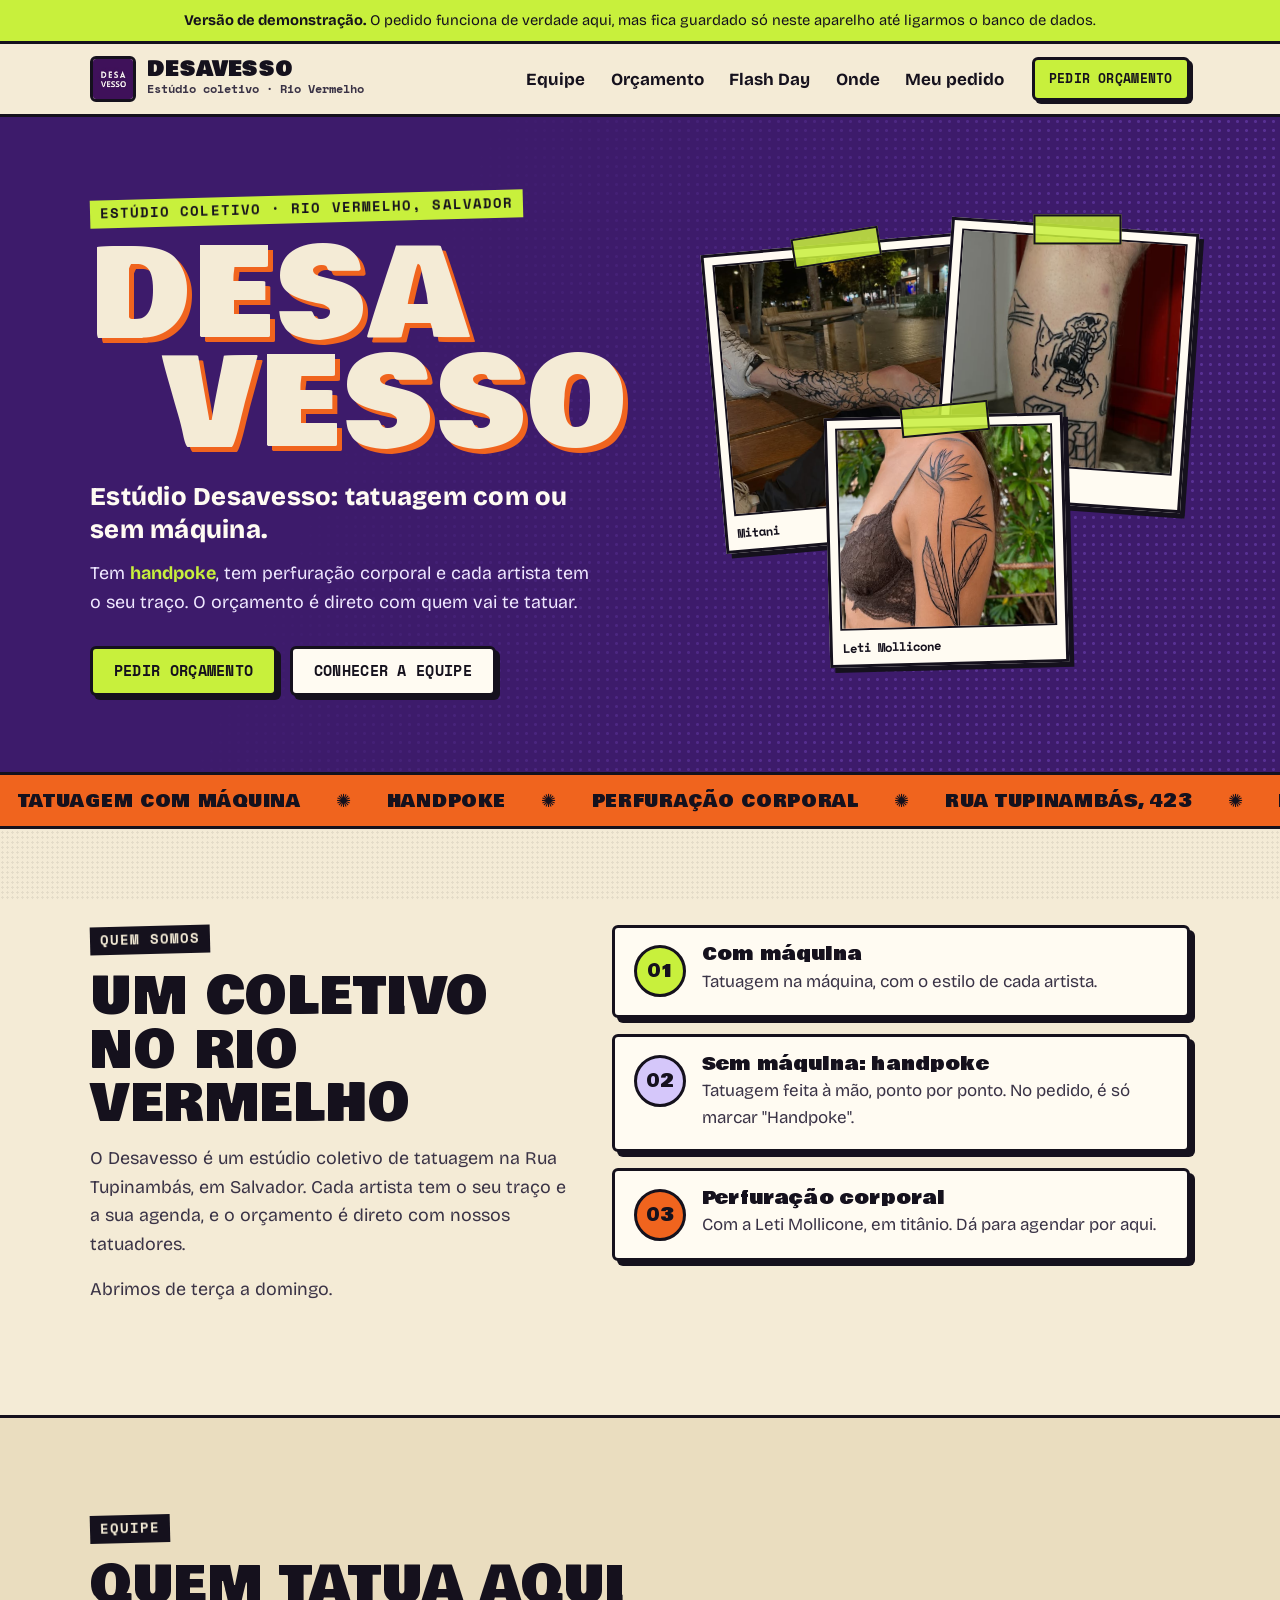
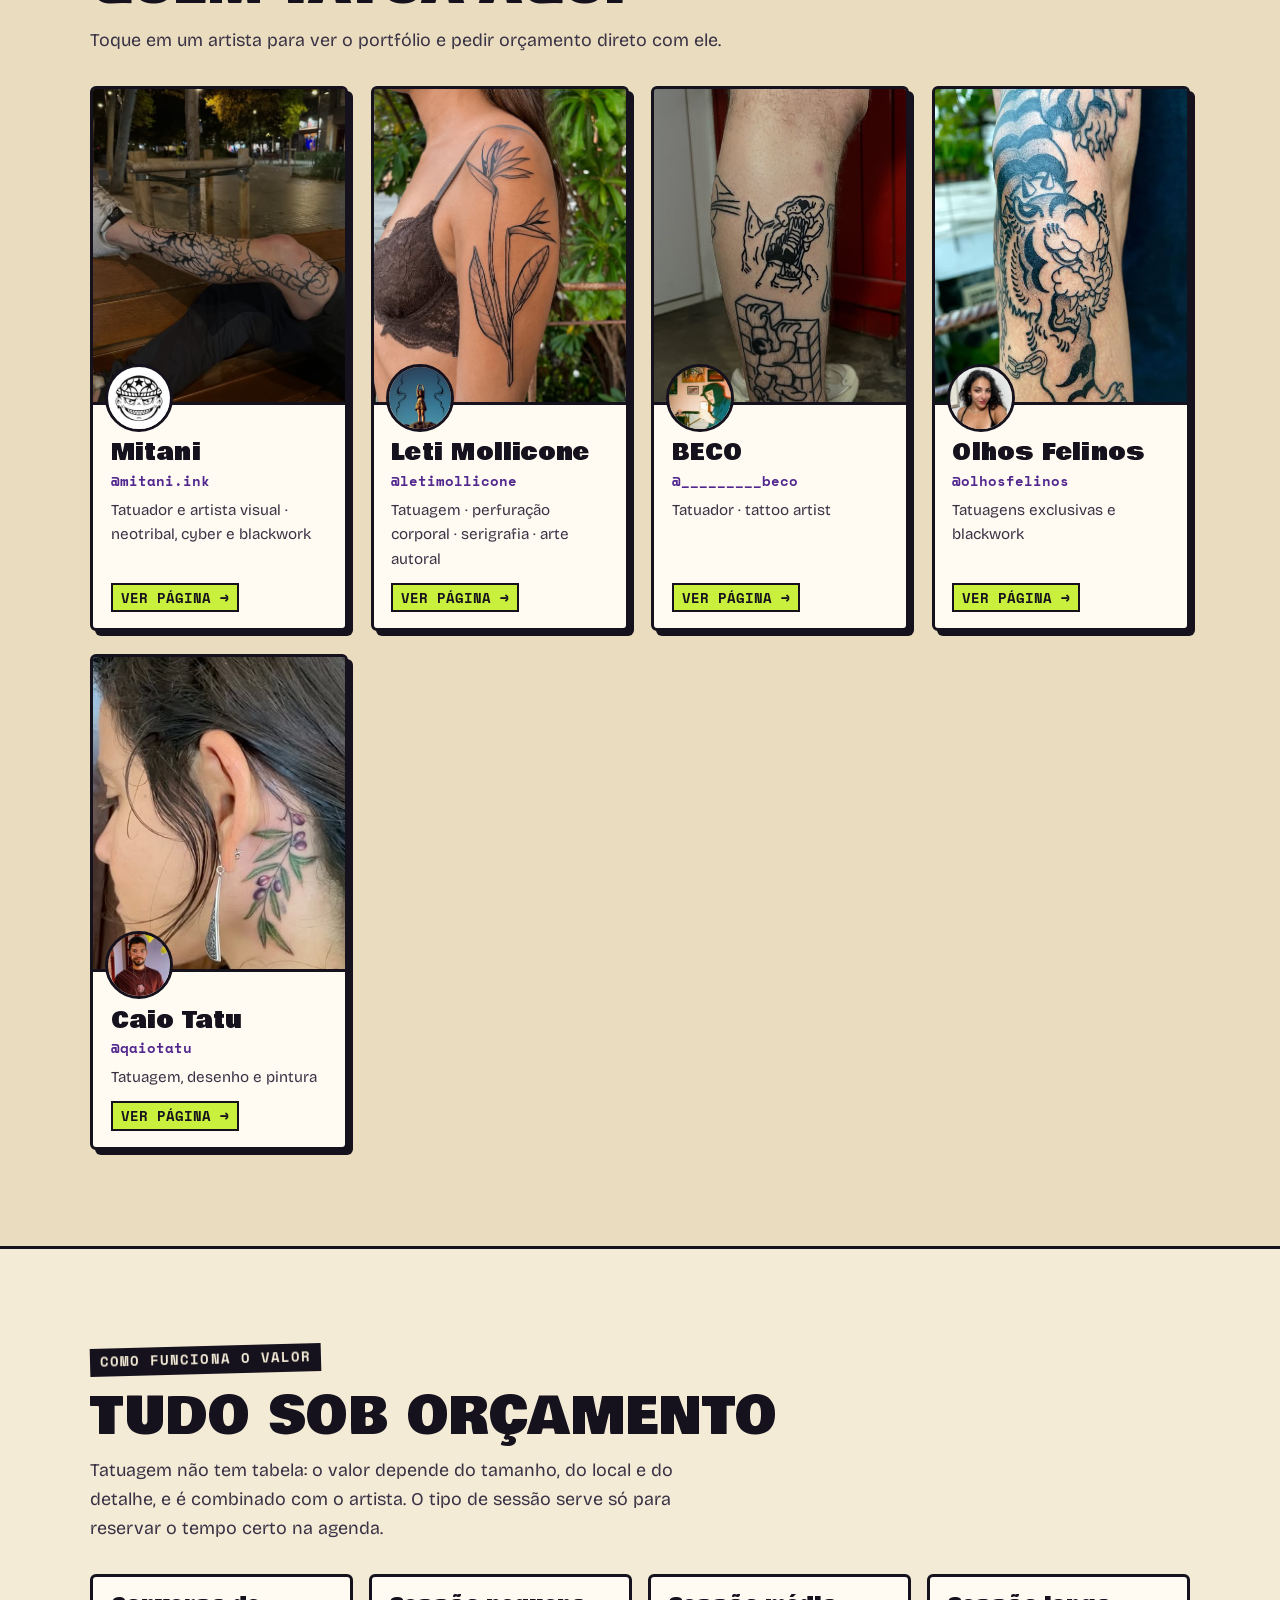
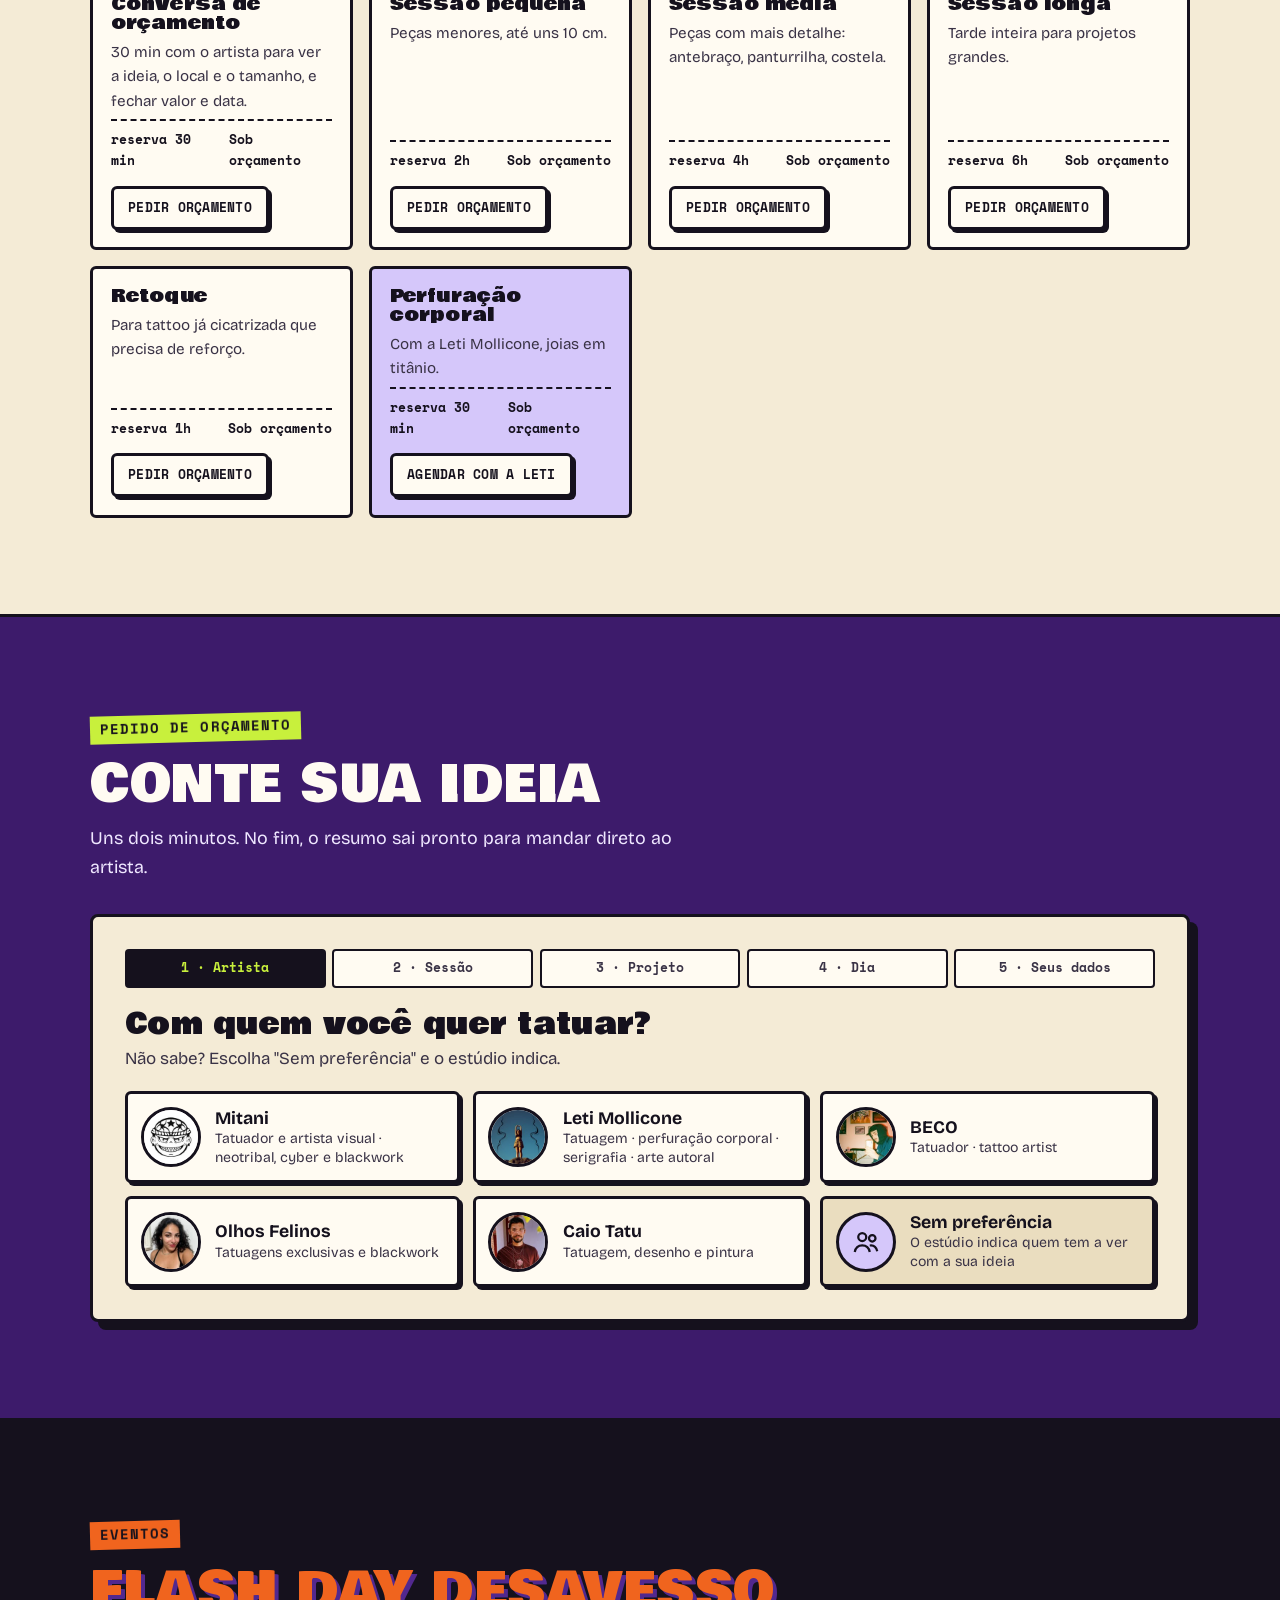
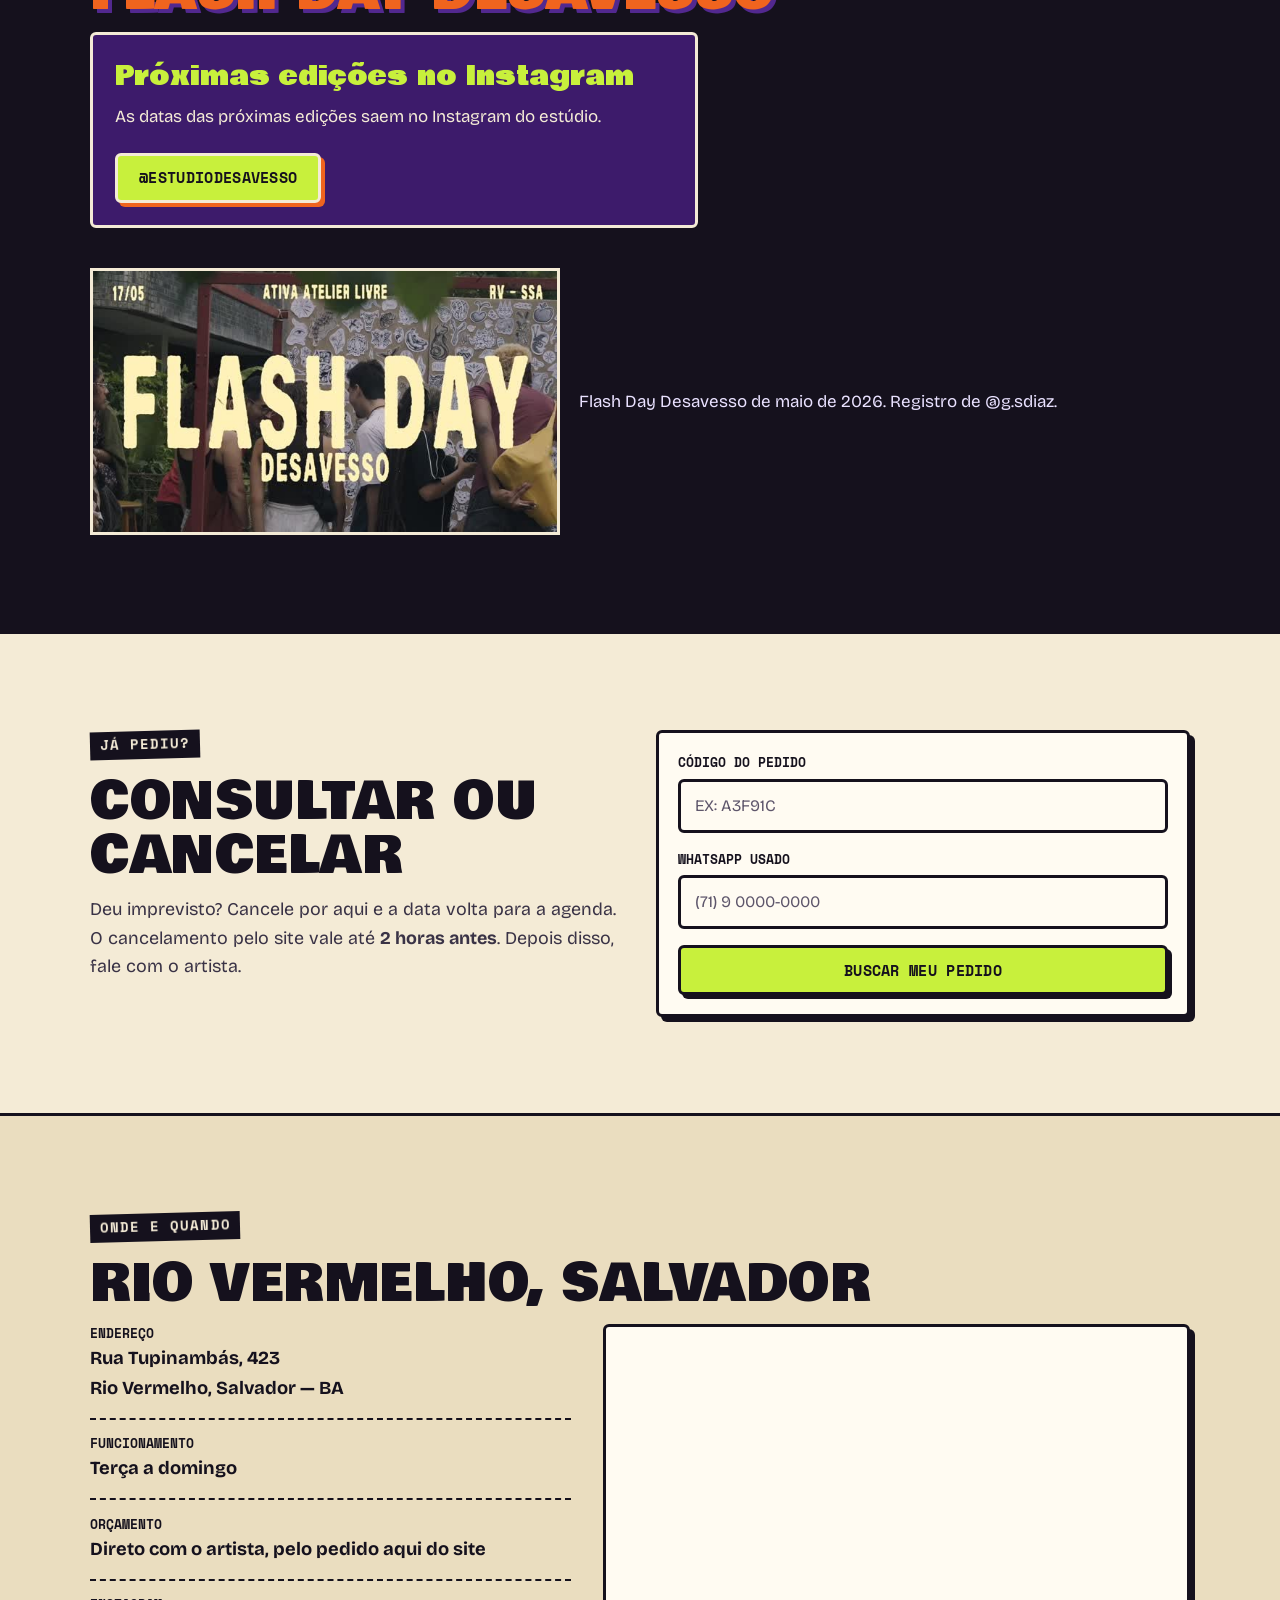
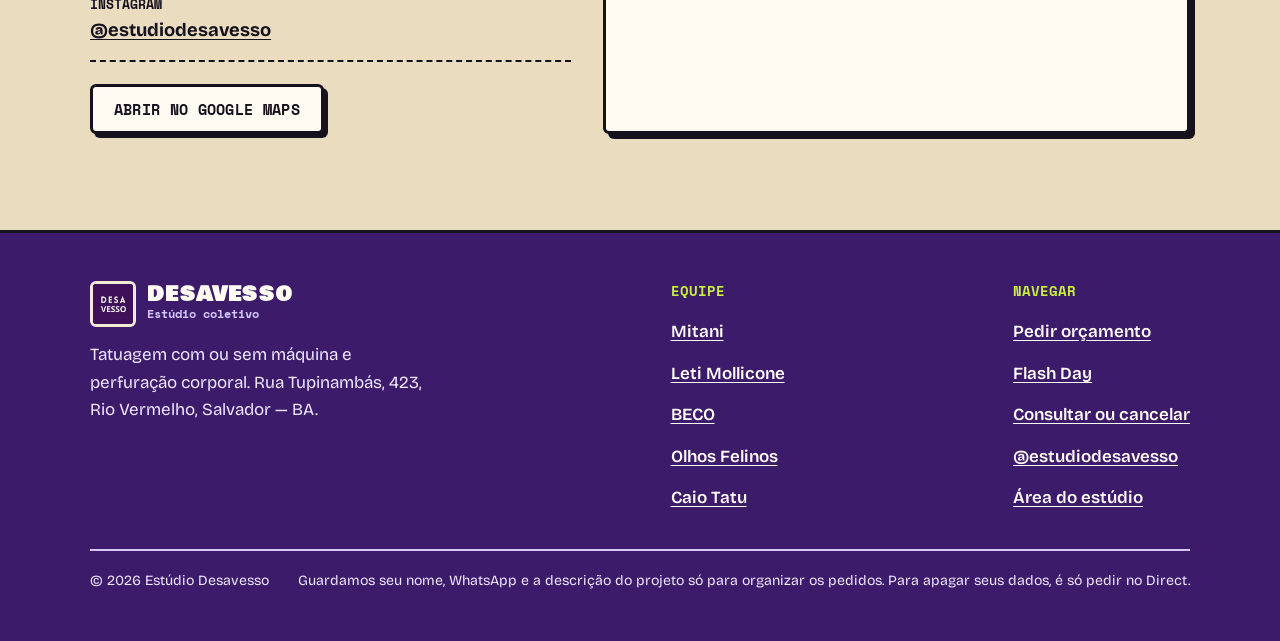
==== commit 8df6997f: "Atualiza o site" ====
--- a/index.html
+++ b/index.html
@@ -17,7 +17,7 @@
 <link rel="preconnect" href="https://fonts.googleapis.com">
 <link rel="preconnect" href="https://fonts.gstatic.com" crossorigin>
 <link href="https://fonts.googleapis.com/css2?family=Bowlby+One&family=Bricolage+Grotesque:opsz,wght@12..96,400;12..96,600;12..96,700;12..96,800&family=Space+Mono:wght@400;700&display=swap" rel="stylesheet">
-<link rel="stylesheet" href="assets/estilo.css?v=20260925160933">
+<link rel="stylesheet" href="assets/estilo.css?v=20260925164202">
 
 <script type="application/ld+json">
 {
@@ -68,7 +68,7 @@
       </div>
     </div>
     <div class="colagem" aria-label="Trabalhos da equipe">
-      <figure class="f1"><img src="fotos/olhos-felinos-4.jpg" alt="Tigre em blackwork no braço, de Olhos Felinos."><figcaption>Olhos Felinos</figcaption></figure>
+      <figure class="f1"><img src="fotos/mitani-1.jpg" style="object-position:40% 60%" alt="Full leg neotribal em preto, do Mitani."><figcaption>Mitani</figcaption></figure>
       <figure class="f2"><img src="fotos/beco-4.jpg" style="object-position:50% 45%" alt="Tatuagens em traço preto grosso na panturrilha, do BECO."><figcaption>BECO</figcaption></figure>
       <figure class="f3"><img src="fotos/leti-4.jpg" style="object-position:50% 35%" alt="Ave-do-paraíso em traço preto no ombro, da Leti Mollicone."><figcaption>Leti Mollicone</figcaption></figure>
       <a class="carimbo" href="#eventos" data-flash="antes">FLASH DAY<small>10/10 · 14h</small></a>
@@ -396,6 +396,7 @@
       <div>
         <b class="rodape-titulo">Equipe</b>
         <ul class="rodape-links">
+          <li><a href="artista.html?a=mitani">Mitani</a></li>
           <li><a href="artista.html?a=leti">Leti Mollicone</a></li>
           <li><a href="artista.html?a=beco">BECO</a></li>
           <li><a href="artista.html?a=olhos-felinos">Olhos Felinos</a></li>
@@ -422,10 +423,10 @@
 
 <a class="flutua" href="#agendar">Pedir orçamento</a>
 
-<script src="assets/config.js?v=20260925160933"></script>
-<script src="assets/demo.js?v=20260925160933"></script>
-<script src="assets/site.js?v=20260925160933"></script>
-<script src="assets/tattoo.js?v=20260925160933"></script>
-<script src="assets/agenda.js?v=20260925160933"></script>
+<script src="assets/config.js?v=20260925164202"></script>
+<script src="assets/demo.js?v=20260925164202"></script>
+<script src="assets/site.js?v=20260925164202"></script>
+<script src="assets/tattoo.js?v=20260925164202"></script>
+<script src="assets/agenda.js?v=20260925164202"></script>
 </body>
 </html>
--- a/assets/estilo.css
+++ b/assets/estilo.css
@@ -434,6 +434,11 @@
 .art-capa.cor-laranja{background:#7A2A06}
 .art-capa.cor-verde{background:#1F3B12}
 .art-capa.cor-lilas{background:#2B1E57}
+.art-capa.cor-preto{background:var(--tinta)}
+.art-frase{font-family:var(--display);font-size:clamp(1.1rem,2.6vw,1.45rem);line-height:1.25;color:var(--verde);max-width:36rem;margin-top:.7rem}
+.art-sobre{padding-bottom:0}
+.art-bio{list-style:none;display:grid;grid-template-columns:repeat(auto-fit,minmax(240px,1fr));gap:1rem}
+.art-bio li{background:var(--branco);border:var(--traco);border-radius:6px;box-shadow:var(--sombra);padding:1rem 1.1rem;font-weight:600;font-size:1.05rem}
 .art-in{display:grid;grid-template-columns:auto 1fr;gap:2rem;align-items:center;padding-block:clamp(2rem,5vw,3.5rem)}
 .art-av{width:170px;height:170px;border-radius:50%;border:4px solid var(--papel);box-shadow:6px 6px 0 var(--tinta);object-fit:cover;background:var(--papel)}
 .art-capa .voltar-equipe{display:inline-block;font-family:var(--mono);font-weight:700;margin-bottom:.8rem;text-underline-offset:3px;padding:.3rem 0}
@@ -444,7 +449,7 @@
 .art-capa .estilos span{background:var(--papel);color:var(--tinta)}
 .art-capa .acoes .btn{border-color:var(--tinta)}
 @media(max-width:700px){ .art-in{grid-template-columns:1fr;gap:1.2rem} .art-av{width:120px;height:120px} }
-.portfolio{display:grid;grid-template-columns:repeat(auto-fill,minmax(250px,1fr));gap:1.4rem}
+.portfolio{display:grid;grid-template-columns:repeat(auto-fill,minmax(200px,1fr));gap:1.4rem}
 .portfolio figure{background:var(--branco);border:var(--traco);box-shadow:var(--sombra);padding:8px}
 .portfolio figure:nth-child(odd){transform:rotate(-.8deg)}
 .portfolio figure:nth-child(even){transform:rotate(.8deg)}
